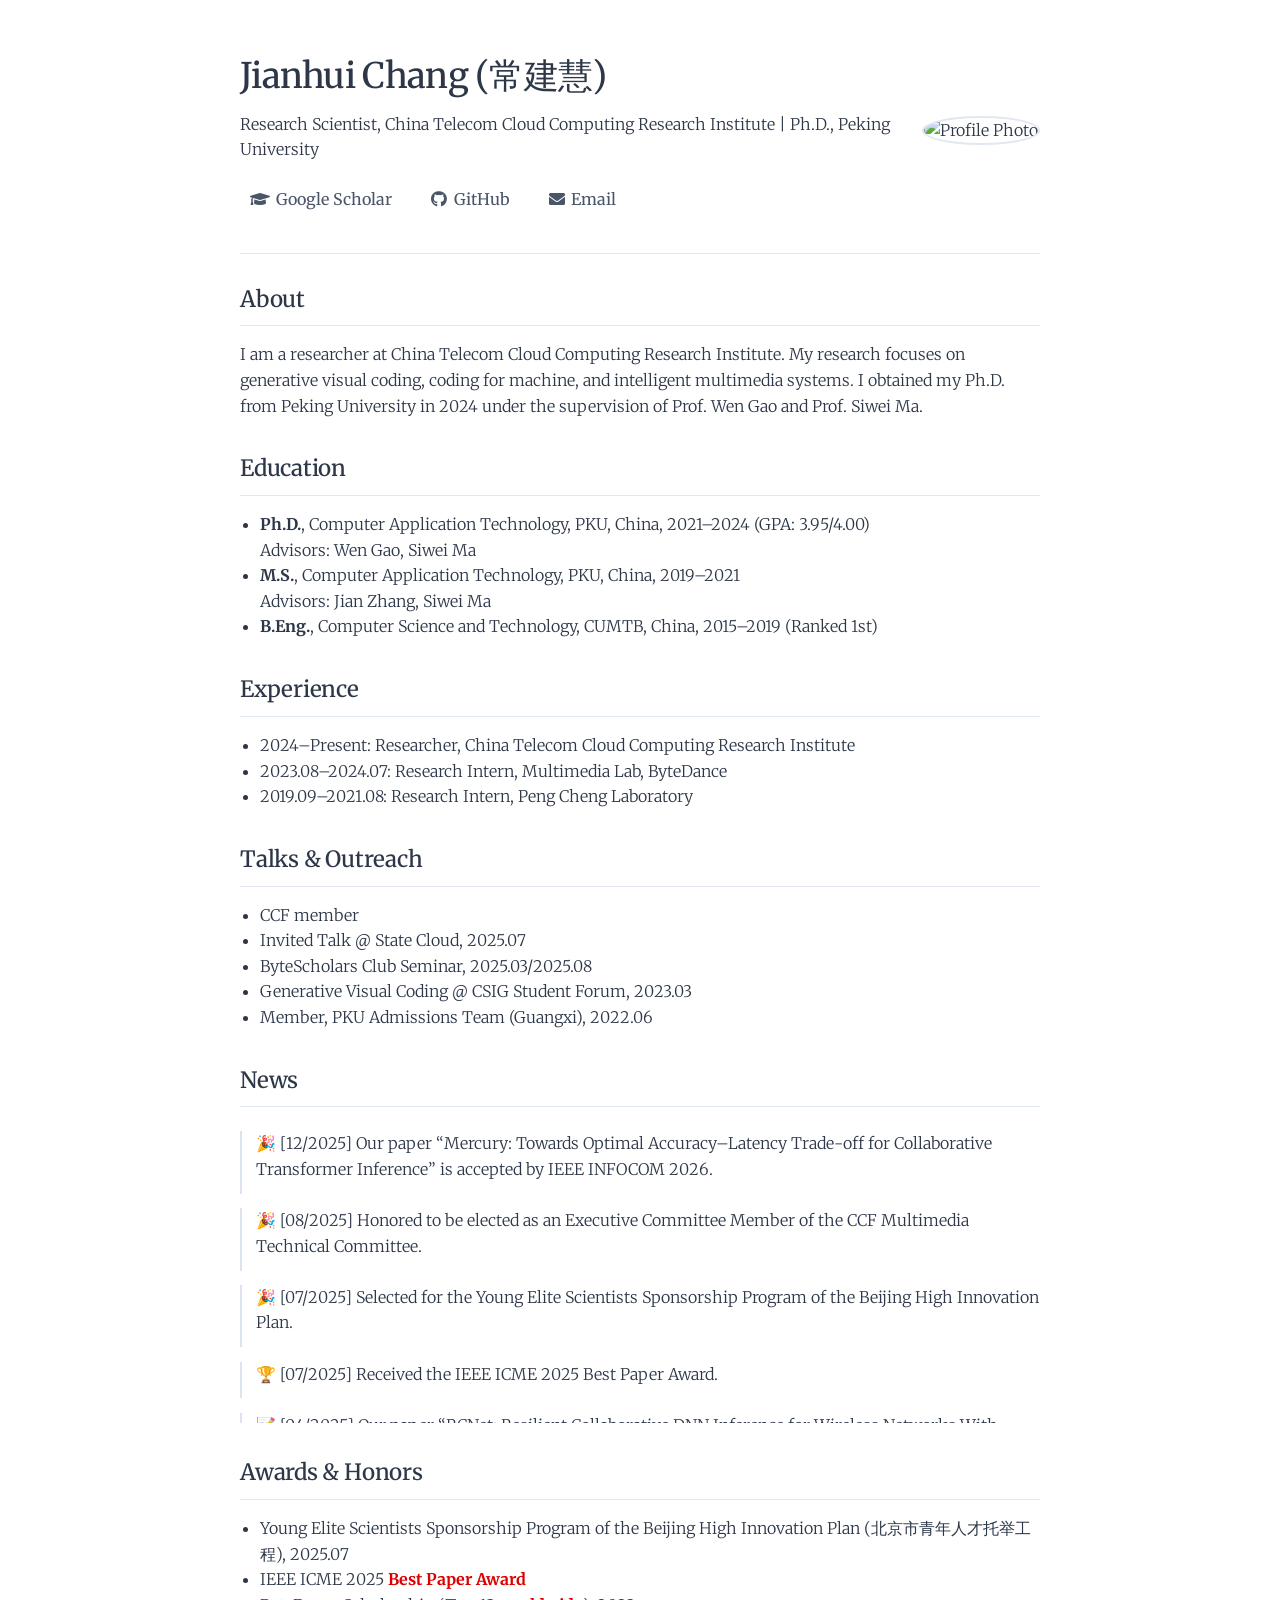
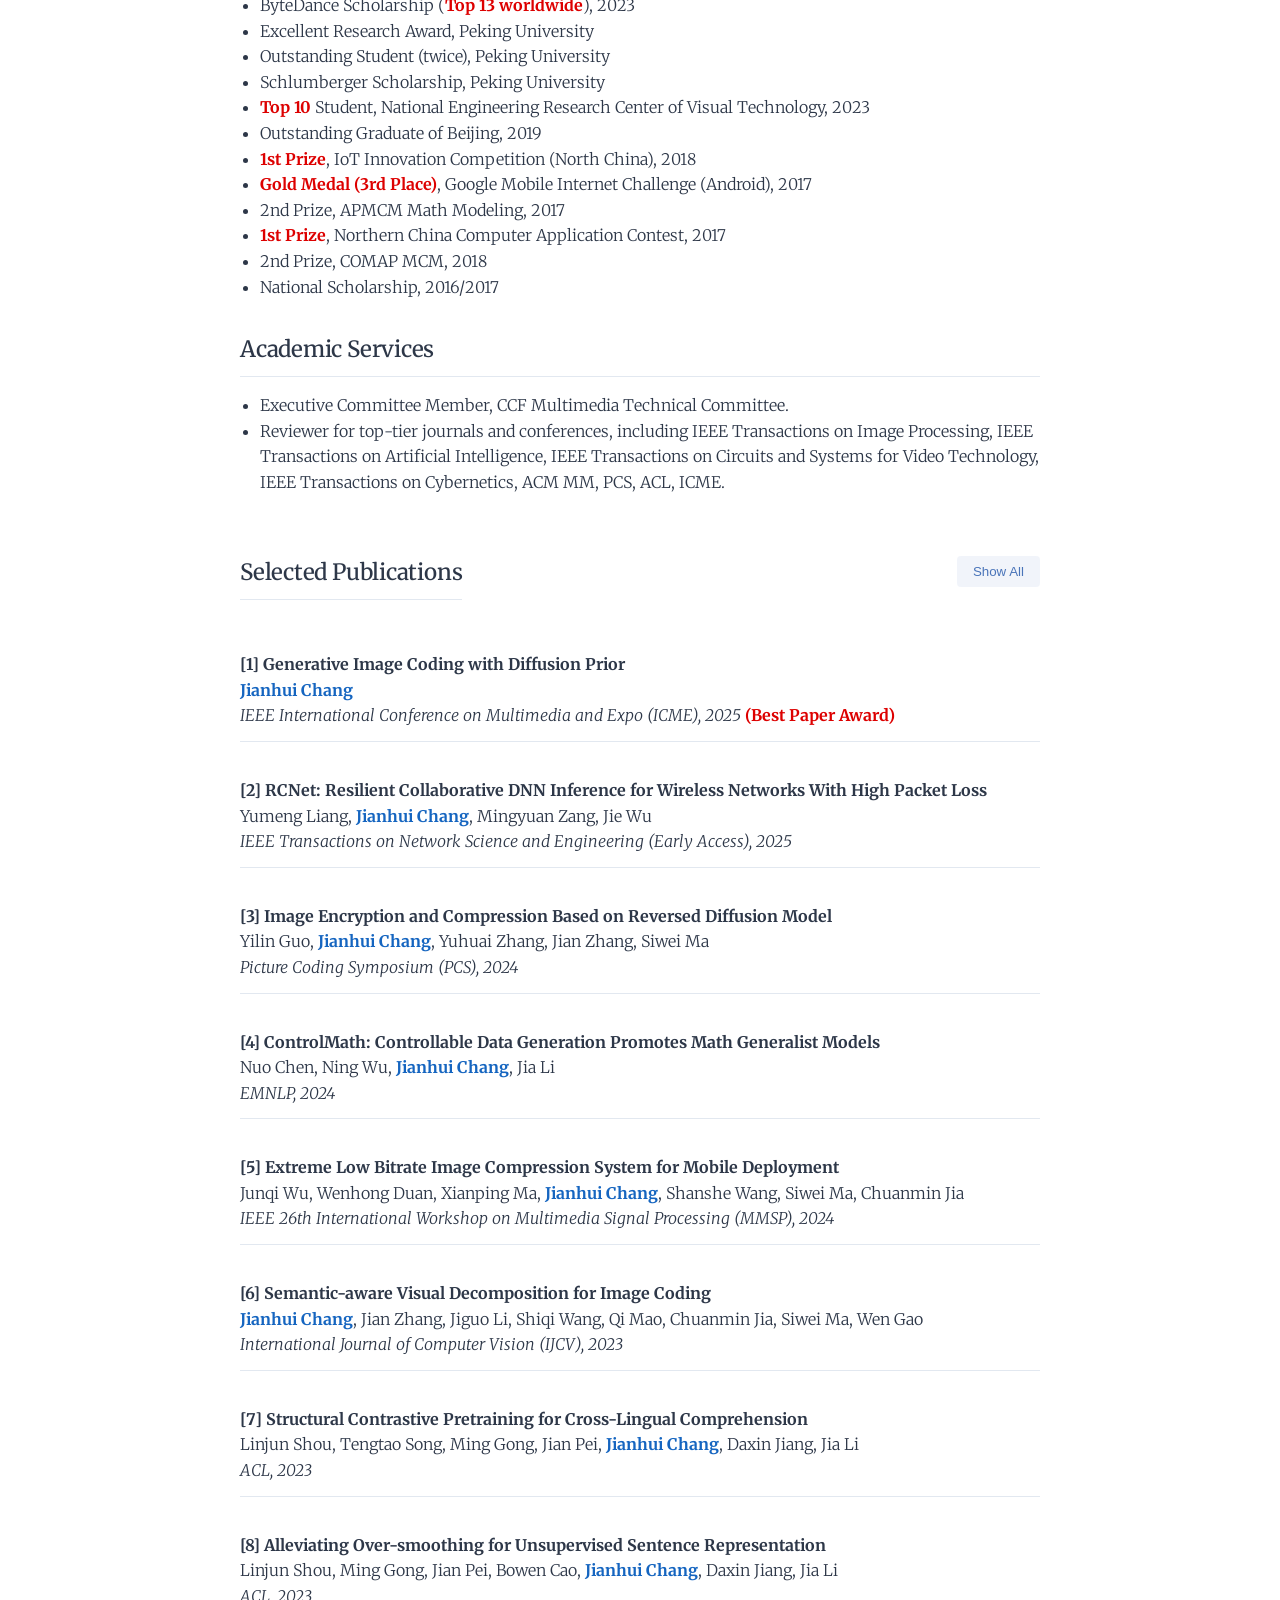
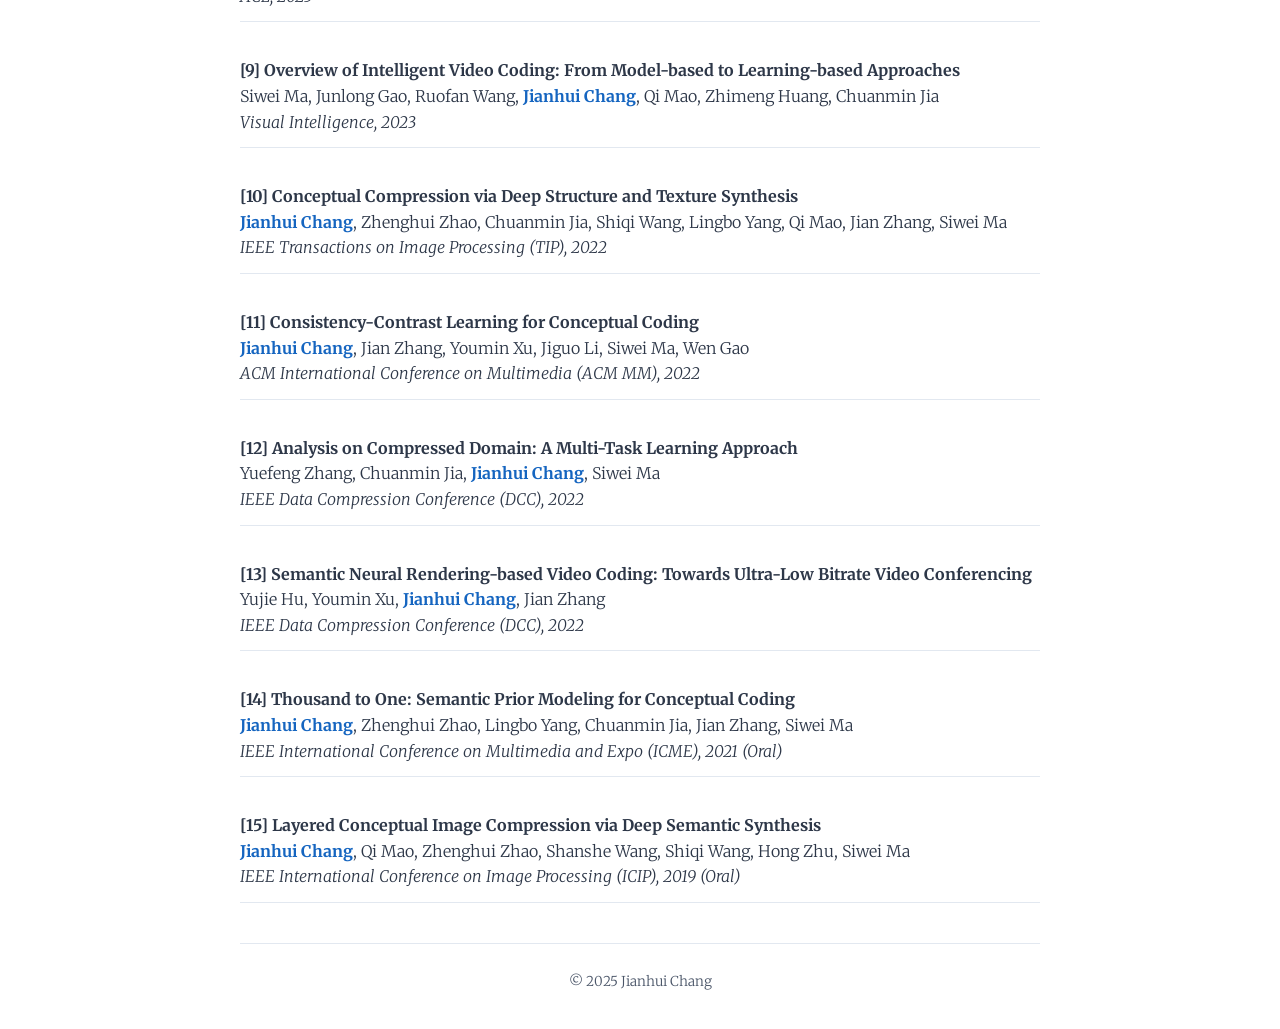
==== index.html @ fbea4f92 "Update index.html" ====
<!DOCTYPE html>
<html lang="en">
<head>
    <meta charset="UTF-8">
    <meta name="viewport" content="width=device-width, initial-scale=1.0">
    <meta name="description" content="Academic Homepage">
    <meta name="keywords" content="Computer Science, Research, Multimedia, Compression, PKU">
    <meta name="author" content="Jianhui Chang">
    <meta property="og:title" content="Jianhui Chang - Academic Homepage">
    <meta property="og:description" content="Research in generative image compression, semantic coding, and multimedia systems.">
    <meta property="og:type" content="website">
    <meta property="og:url" content="#">
    <meta name="twitter:card" content="summary">
    <meta name="twitter:creator" content="@floatbutterfly">
    <title>Jianhui Chang - Academic Homepage</title>
    <link rel="stylesheet" href="https://fonts.googleapis.com/css2?family=Merriweather:wght@300;400;500;600&display=swap">
    <link rel="stylesheet" href="https://cdnjs.cloudflare.com/ajax/libs/font-awesome/5.15.3/css/all.min.css">
    <link rel="stylesheet" href="styles.css">
</head>
<body id="top">
    <header>
        <div class="header-content">
            <h1>Jianhui Chang (常建慧)</h1>
            <p>Research Scientist, China Telecom Cloud Computing Research Institute | Ph.D., Peking University</p>
            <div class="social-links-header">
                <a href="https://scholar.google.com/citations?user=xxxxxx"><i class="fas fa-graduation-cap"></i>Google Scholar</a>
                <a href="https://github.com/FloatButterfly"><i class="fab fa-github"></i>GitHub</a>
                <a href="mailto:jhchang@pku.edu.cn"><i class="fas fa-envelope"></i>Email</a>
            </div>
        </div>
        <div class="header-image">
            <img src="images/cjh.JPG" alt="Profile Photo">
        </div>
    </header>

    <main>
        <section id="about">
            <h2>About</h2>
            <p>I am a researcher at China Telecom Cloud Computing Research Institute. My research focuses on generative visual coding, coding for machine, and intelligent multimedia systems. I obtained my Ph.D. from Peking University in 2024 under the supervision of Prof. Wen Gao and Prof. Siwei Ma.</p>
        </section>

        <section id="education">
            <h2>Education</h2>
            <ul>
                <li><b>Ph.D.</b>, Computer Application Technology, PKU, China, 2021–2024 (GPA: 3.95/4.00)<br>Advisors: Wen Gao, Siwei Ma</li>
                <li><b>M.S.</b>, Computer Application Technology, PKU, China, 2019–2021 <br>Advisors: Jian Zhang, Siwei Ma</li>
                <li><b>B.Eng.</b>, Computer Science and Technology, CUMTB, China, 2015–2019 (Ranked 1st)</li>
            </ul>
        </section>

        <section id="experience">
            <h2>Experience</h2>
            <ul>
                <li>2024–Present: Researcher, China Telecom Cloud Computing Research Institute</li>
                <li>2023.08–2024.07: Research Intern, Multimedia Lab, ByteDance</li>
                <li>2019.09–2021.08: Research Intern, Peng Cheng Laboratory</li>
            </ul>
        </section>

        <section id="talks">
            <h2>Talks & Outreach</h2>
            <ul>
                <li>CCF member</li>
                <li>Invited Talk @ State Cloud, 2025.07</li>
                <li>ByteScholars Club Seminar, 2025.03/2025.08</li>
                <li>Generative Visual Coding @ CSIG Student Forum, 2023.03</li>
                <li>Member, PKU Admissions Team (Guangxi), 2022.06</li>
            </ul>
        </section>

        <section id="news">
            <h2>News</h2>
            <div class="news-container">
                <ul class="news-list">
                    <li>🎉 [12/2025] Our paper “Mercury: Towards Optimal Accuracy–Latency Trade-off for Collaborative Transformer Inference” is accepted by IEEE INFOCOM 2026.</li>
                    <li>🎉 [08/2025] Honored to be elected as an Executive Committee Member of the CCF Multimedia Technical Committee.</li>
                    <li>🎉 [07/2025] Selected for the Young Elite Scientists Sponsorship Program of the Beijing High Innovation Plan.</li>
                    <li>🏆 [07/2025] Received the IEEE ICME 2025 Best Paper Award.</li>
                    <li>📝 [04/2025] Our paper “RCNet: Resilient Collaborative DNN Inference for Wireless Networks With High Packet Loss” is accepted by IEEE Transactions on Network Science and Engineering.</li>
                    <li>📢 [07/2025] Served as a reviewer for IEEE Transactions on Artificial Intelligence.</li>
                </ul>
            </div>
        </section>

        <section id="awards">
            <h2>Awards & Honors</h2>
            <ul>
                <li>Young Elite Scientists Sponsorship Program of the Beijing High Innovation Plan (北京市青年人才托举工程), 2025.07</li>
                <li>IEEE ICME 2025 <span style="color:#dd0000; font-weight:bold;">Best Paper Award</span></li>
                <li>ByteDance Scholarship (<span style="color:#dd0000; font-weight:bold;">Top 13 worldwide</span>), 2023</li>
                <li>Excellent Research Award, Peking University</li>
                <li>Outstanding Student (twice), Peking University</li>
                <li>Schlumberger Scholarship, Peking University</li>
                <li><span style="color:#dd0000; font-weight:bold;">Top 10</span> Student, National Engineering Research Center of Visual Technology, 2023</li>
                <li>Outstanding Graduate of Beijing, 2019</li>
                <li><span style="color:#dd0000; font-weight:bold;">1st Prize</span>, IoT Innovation Competition (North China), 2018</li>
                <li><span style="color:#dd0000; font-weight:bold;">Gold Medal (3rd Place)</span>, Google Mobile Internet Challenge (Android), 2017</li>
                <li>2nd Prize, APMCM Math Modeling, 2017</li>
                <li><span style="color:#dd0000; font-weight:bold;">1st Prize</span>, Northern China Computer Application Contest, 2017</li>
                <li>2nd Prize, COMAP MCM, 2018</li>
                <li>National Scholarship, 2016/2017</li>               
            </ul>
        </section>

        <section id="services">
            <h2>Academic Services</h2>
            <ul>
                <li>Executive Committee Member, CCF Multimedia Technical Committee.</li>
                <li>Reviewer for top-tier journals and conferences, including IEEE Transactions on Image Processing, IEEE Transactions on Artificial Intelligence, IEEE Transactions on Circuits and Systems for Video Technology, IEEE Transactions on Cybernetics, ACM MM, PCS, ACL, ICME.</li>
            </ul>
        </section>

        <section id="publications">
            <div class="publications-header">
                <h2 id="toggle-header">Selected Publications</h2>
                <button id="toggle-publications" class="toggle-publications">Show All</button>
            </div>
            <div id="publications-container">
                <!-- Publications will be dynamically loaded here -->
            </div>
        </section>
    </main>

    <footer>
        <p>&copy; 2025 Jianhui Chang</p>
    </footer>
    <script src="scripts.js"></script>
</body>
</html>
---- styles.css ----
:root {
  --bg-color: #fff;
  --text-color: #2d3748;
  --text-secondary: #4a5568;
  --accent-color: #4a74b9;
  --accent-hover: #3a5c9e;
  --border-color: #e2e8f0;
  --shadow-color: rgba(0,0,0,0.05);
  --animation-offset: 3px;
  --transition-time: 0.3s;
}

body {
  font-family: 'Merriweather', Georgia, 'Times New Roman', serif;
  line-height: 1.6;
  max-width: 800px;
  margin: 0 auto;
  padding: 1.5rem;
  color: var(--text-color);
  background-color: var(--bg-color);
  font-weight: 300;
}

header {
  margin-bottom: 1.5rem;
  border-bottom: 1px solid var(--border-color);
  padding-bottom: 1rem;
  display: flex;
  align-items: center;
  justify-content: space-between;
}

.header-content {
  flex: 1;
}

.header-image img {
  width: 250px;
  height: 250px;
  object-fit: cover;
  border-radius: 90%;
  border: 2px solid var(--border-color);
  transition: transform var(--transition-time) ease, box-shadow var(--transition-time) ease;
}

.header-image img:hover {
  transform: scale(1.02);
  box-shadow: 0 5px 15px var(--shadow-color);
}

h1 {
  font-size: 2.2rem;
  font-weight: 500;
  margin-bottom: 0.25rem;
  letter-spacing: -0.02em;
}

h2 {
  font-size: 1.4rem;
  font-weight: 500;
  margin: 1.75rem 0 1rem;
  padding-bottom: 0.5rem;
  border-bottom: 1px solid var(--border-color);
  letter-spacing: -0.01em;
}

/* Navigation */
nav {
  margin-top: 1.5rem;
}

nav ul {
  list-style: none;
  padding: 0;
  display: flex;
  flex-wrap: wrap;
  gap: 1.25rem;
}

nav a, .social-links-header a {
  text-decoration: none;
  color: var(--text-secondary);
  transition: all var(--transition-time) ease;
  font-weight: 400;
  padding: 0.3rem 0.6rem;
  border-radius: 4px;
}

nav a:hover, .social-links-header a:hover {
  color: var(--accent-color);
  background-color: rgba(74, 116, 185, 0.08);
  transform: translateX(var(--animation-offset));
}

.social-links-header {
  display: flex;
  gap: 1.25rem;
  margin: 1.2rem 0;
}

.social-links-header a i {
  margin-right: 0.4rem;
}

/* Unified animation for elements (not sections) */
.publication-item, .award-item, .service-category, .misc-item, .news-list li {
  transition: transform var(--transition-time) ease;
}

.publication-item:hover, .award-item:hover, 
.service-category:hover, .misc-item:hover, .news-list li:hover {
  transform: translateX(var(--animation-offset));
}

/* Section animation */
@keyframes fadeIn {
  from {
    opacity: 0;
    transform: translateX(var(--animation-offset));
  }
  to {
    opacity: 1;
    transform: translateX(0);
  }
}

section {
  margin-bottom: 2rem;
  scroll-margin-top: 1rem;
  animation: fadeIn 0.8s ease-out;
  width: 100%;
}

/* Publication styles */
.publications-header {
  display: flex;
  justify-content: space-between;
  align-items: center;
  margin-bottom: 1.5rem;
}

.toggle-publications {
  background-color: rgba(74, 116, 185, 0.08);
  color: var(--accent-color);
  border: none;
  padding: 0.5rem 1rem;
  border-radius: 4px;
  cursor: pointer;
  font-weight: 500;
  transition: all var(--transition-time) ease;
}

.toggle-publications:hover {
  background-color: var(--accent-color);
  color: white;
}

.publication-item {
  margin-bottom: 1.5rem;
  padding: 0.75rem 0;
  border-bottom: 1px solid var(--border-color);
  display: block;
  /* gap: 1.25rem; */
}

/* 非精选publication隐藏图片，调整布局 */
.non-selected-publication {
  flex-direction: column;
  gap: 0.5rem;
}

.non-selected-publication .pub-thumbnail {
  display: none;
}

.non-selected-publication .pub-content {
  width: 100%;
}

.pub-thumbnail {
  width: 400px;
  height: 220px;
  flex-shrink: 0;
  border: 1px solid var(--border-color);
  overflow: hidden;
  cursor: pointer;
  position: relative;
  border-radius: 6px;
  box-shadow: 0 2px 8px var(--shadow-color);
}

.pub-thumbnail img {
  width: 100%;
  height: 100%;
  object-fit: cover;
  transition: transform var(--transition-time) ease;
}

.pub-thumbnail:hover img {
  transform: scale(1.08);
}

.pub-content {
  flex: 1;
}

.pub-title {
  font-weight: 500;
  margin-bottom: 0.4rem;
  font-size: 1.05rem;
}

.pub-authors {
  font-size: 0.9rem;
  margin-bottom: 0.4rem;
  color: var(--text-secondary);
  line-height: 1.5;
}

.highlight-name {
  font-weight: 600;
  color: var(--accent-color);
}

.pub-venue-container {
  display: flex;
  flex-wrap: wrap;
  align-items: center;
  gap: 0.75rem;
  margin-bottom: 0.5rem;
}

.pub-venue {
  font-size: 0.9rem;
  font-style: italic;
  color: var(--text-secondary);
}

.pub-award {
  font-size: 0.85rem;
  font-weight: 500;
  color: #fff;
  background-color: var(--accent-color);
  padding: 0.15rem 0.5rem;
  border-radius: 4px;
  display: inline-block;
  box-shadow: 0 1px 3px rgba(0,0,0,0.1);
  white-space: nowrap;
  animation: pulse 2s infinite;
}

@keyframes pulse {
  0% {
    box-shadow: 0 0 0 0 rgba(74, 116, 185, 0.4);
  }
  70% {
    box-shadow: 0 0 0 6px rgba(74, 116, 185, 0);
  }
  100% {
    box-shadow: 0 0 0 0 rgba(74, 116, 185, 0);
  }
}

.pub-links {
  font-size: 0.85rem;
  display: flex;
  flex-wrap: wrap;
  gap: 0.5rem;
}

.pub-links a {
  color: var(--accent-color);
  transition: all var(--transition-time) ease;
  padding: 0.2rem 0.5rem;
  border-radius: 4px;
  background-color: rgba(74, 116, 185, 0.08);
}

.pub-links a:hover {
  color: #fff;
  background-color: var(--accent-color);
  transform: translateX(3px);
  box-shadow: 0 2px 5px rgba(74, 116, 185, 0.2);
}

/* Awards section */
.award-item {
  display: flex;
  align-items: baseline;
  margin-bottom: 0.1rem;
}

.award-year {
  font-weight: 500;
  color: var(--accent-color);
  flex: 0 0 80px;
}

.award-desc {
  flex: 1;
}

.award-desc small {
  font-size: 0.85rem;
  color: var(--text-secondary);
  margin-left: 0.5rem;
}

/* News section */
.news-container {
  max-height: 300px;
  overflow-y: auto;
  scrollbar-width: none;
  -ms-overflow-style: none;
}

.news-container::-webkit-scrollbar {
  display: none;
}

.news-list {
  padding-left: 0;
  list-style-type: none;
  margin: 0.5rem 0;
}

.news-list li {
  margin-bottom: 0.9rem;
  padding-left: 0.9rem;
  border-left: 2px solid rgba(74, 116, 185, 0.2);
  padding-bottom: 0.7rem;
}

.news-list li:hover {
  border-left-color: var(--accent-color);
}

/* Services and misc */
.service-title {
  font-weight: 500;
  margin-bottom: 0.35rem;
  color: var(--accent-color);
}

.service-category p, .misc-item p {
  margin: 0.25rem 0 0.75rem;
}

/* Footer */
footer {
  margin-top: 2.5rem;
  padding-top: 1.2rem;
  border-top: 1px solid var(--border-color);
  font-size: 0.85rem;
  color: var(--text-secondary);
  text-align: center;
}

/* Generic styles */
a {
  color: var(--accent-color);
  text-decoration: none;
  transition: color var(--transition-time) ease;
}

a:hover {
  color: var(--accent-hover);
}

em {
  font-style: italic;
  color: var(--text-secondary);
}

ul {
  padding-left: 1.25rem;
}

p {
  margin: 0.5rem 0 0.75rem;
}

strong {
  font-weight: 600;
  color: var(--accent-color);
}

/* Modal styles */
.modal {
  display: none;
  position: fixed;
  z-index: 1000;
  padding-top: 100px;
  left: 0;
  top: 0;
  width: 100%;
  height: 100%;
  overflow: auto;
  background-color: rgba(0,0,0,0.85);
  transition: opacity var(--transition-time);
  opacity: 0;
}

.modal.show {
  opacity: 1;
}

.modal-content {
  margin: auto;
  display: block;
  max-width: 85%;
  max-height: 85%;
  border-radius: 4px;
  box-shadow: 0 10px 25px rgba(0,0,0,0.3);
  animation: zoom var(--transition-time) ease-out;
}

@keyframes zoom {
  from {
    transform: scale(0.8);
    opacity: 0;
  }
  to {
    transform: scale(1);
    opacity: 1;
  }
}

.modal-close {
  position: absolute;
  top: 15px;
  right: 35px;
  color: #f1f1f1;
  font-size: 35px;
  font-weight: normal;
  cursor: pointer;
  transition: color var(--transition-time);
  opacity: 0.8;
}

.modal-close:hover {
  color: #fff;
  opacity: 1;
  transform: scale(1.1);
}

/* Responsive design fixes */
@media (max-width: 768px) {
  /* Make header stack vertically on mobile */
  header {
    flex-direction: column-reverse;
    align-items: center;
    text-align: center;
    gap: 1rem;
  }

  /* Center social links on mobile */
  .social-links-header {
    flex-wrap: wrap;
    justify-content: center;
  }

  /* 头像在移动端缩小显示 */
  .header-image img {
    width: 140px;
    height: 140px;
  }

  /* Disable right-moving hover animations on mobile */
  .publication-item:hover, .award-item:hover, 
  .service-category:hover, .misc-item:hover, .news-list li:hover,
  nav a:hover, .social-links-header a:hover, .pub-links a:hover {
    transform: none !important;
  }
}

#publications-container {
  display: block !important;
  width: 100% !important;
  flex-direction: column !important;
  box-sizing: border-box;
  text-align: left !important;
}
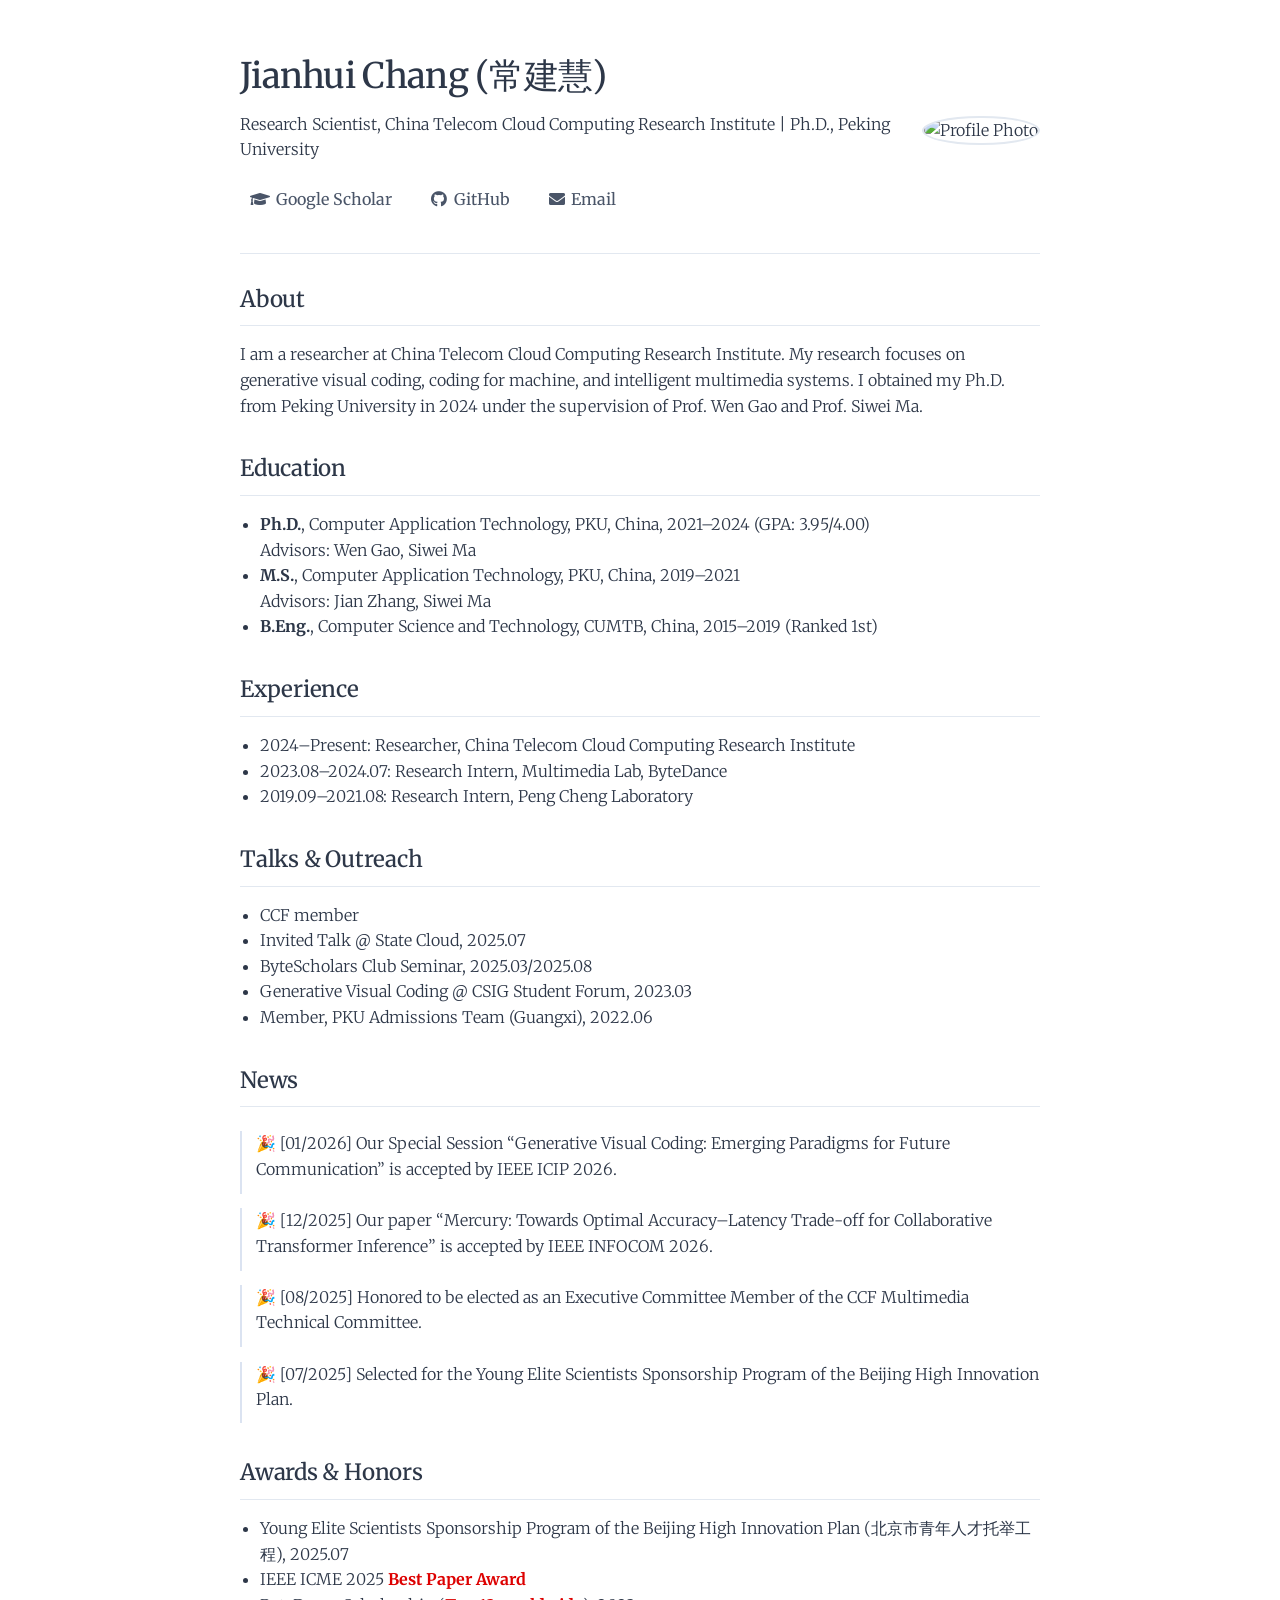
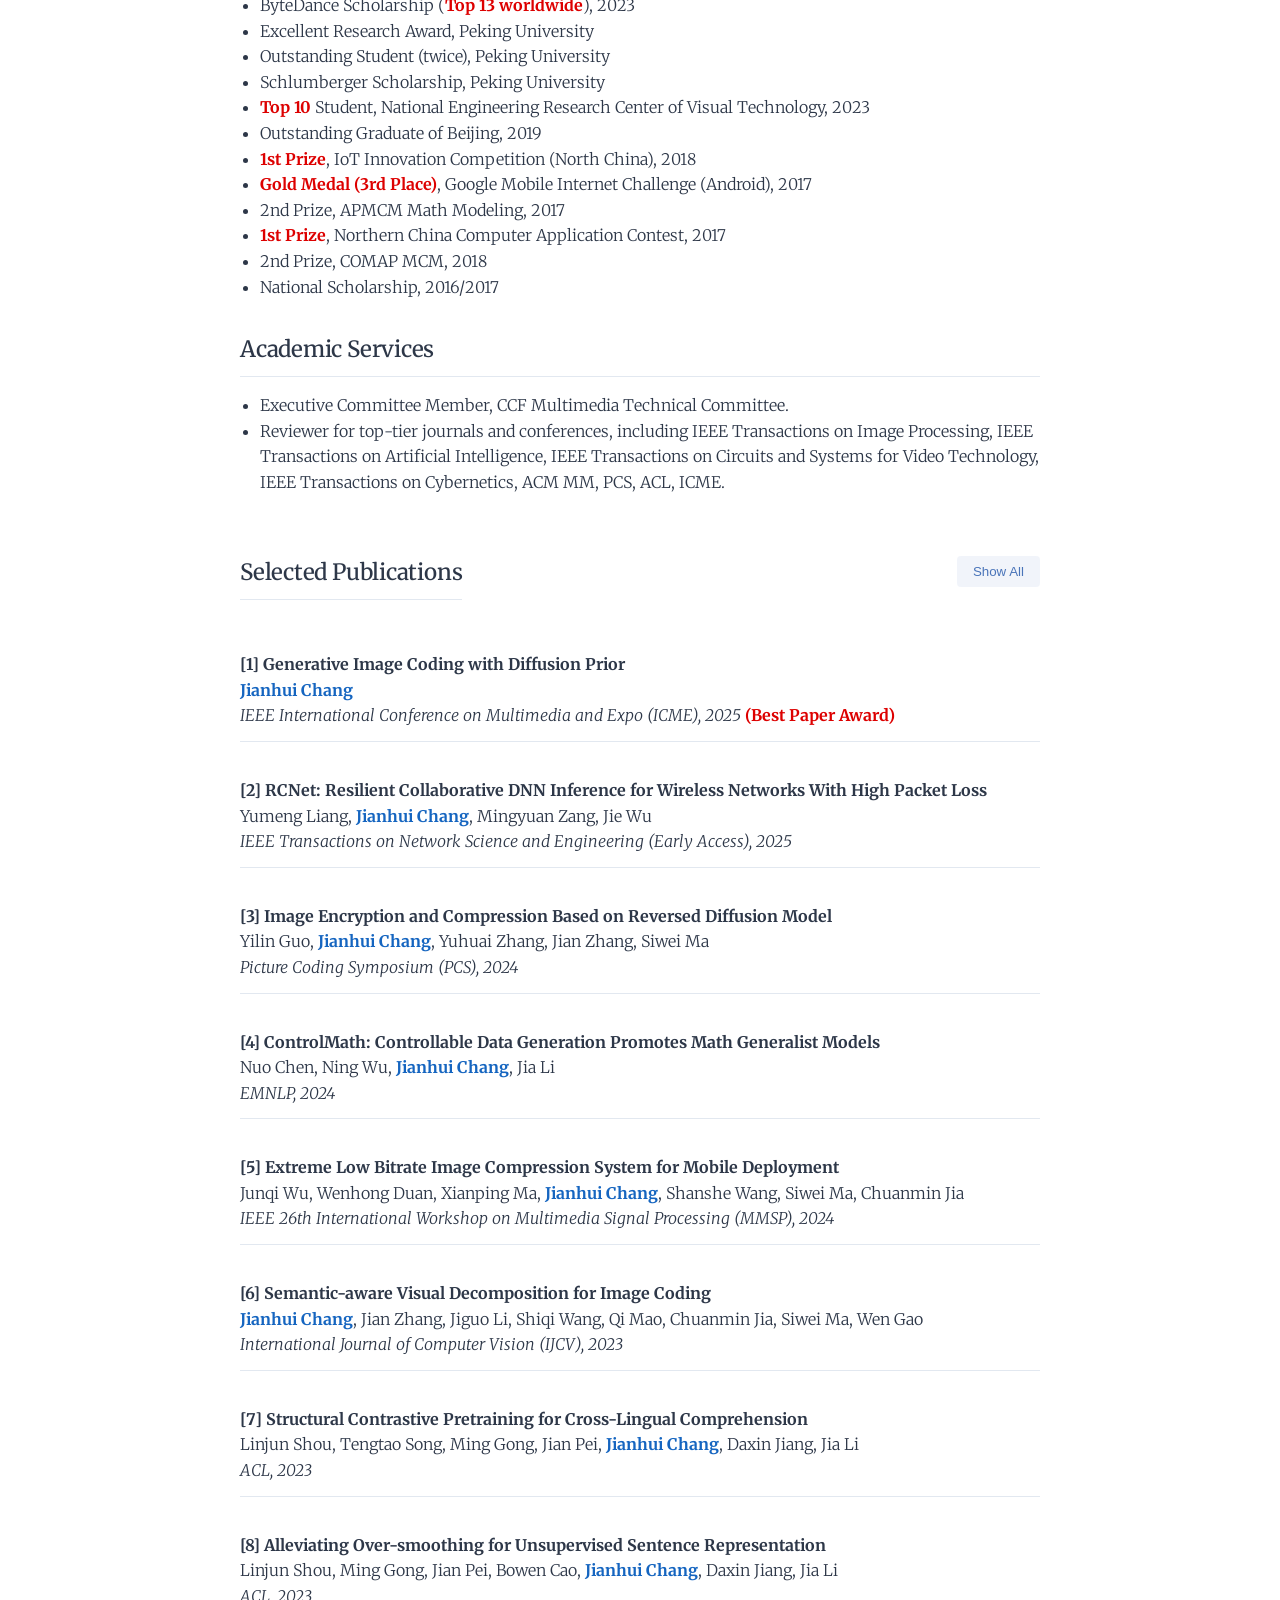
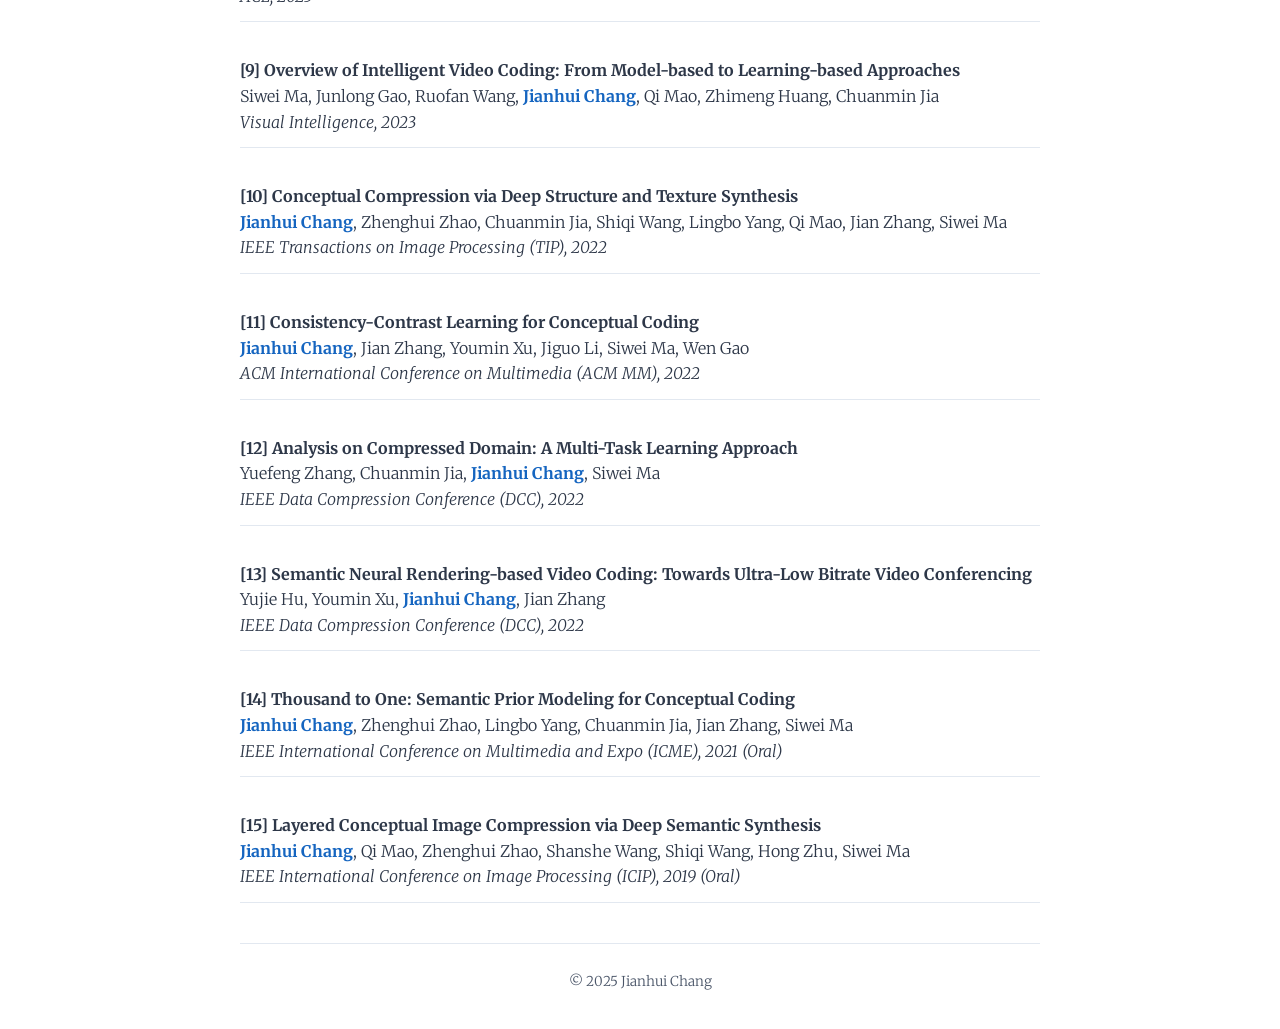
==== commit 3ceb8f96: "Update index.html" ====
--- a/index.html
+++ b/index.html
@@ -72,6 +72,7 @@
             <h2>News</h2>
             <div class="news-container">
                 <ul class="news-list">
+                    <li>🎉 [01/2026] Our Special Session “Generative Visual Coding: Emerging Paradigms for Future Communication” is accepted by IEEE ICIP 2026.</li>
                     <li>🎉 [12/2025] Our paper “Mercury: Towards Optimal Accuracy–Latency Trade-off for Collaborative Transformer Inference” is accepted by IEEE INFOCOM 2026.</li>
                     <li>🎉 [08/2025] Honored to be elected as an Executive Committee Member of the CCF Multimedia Technical Committee.</li>
                     <li>🎉 [07/2025] Selected for the Young Elite Scientists Sponsorship Program of the Beijing High Innovation Plan.</li>
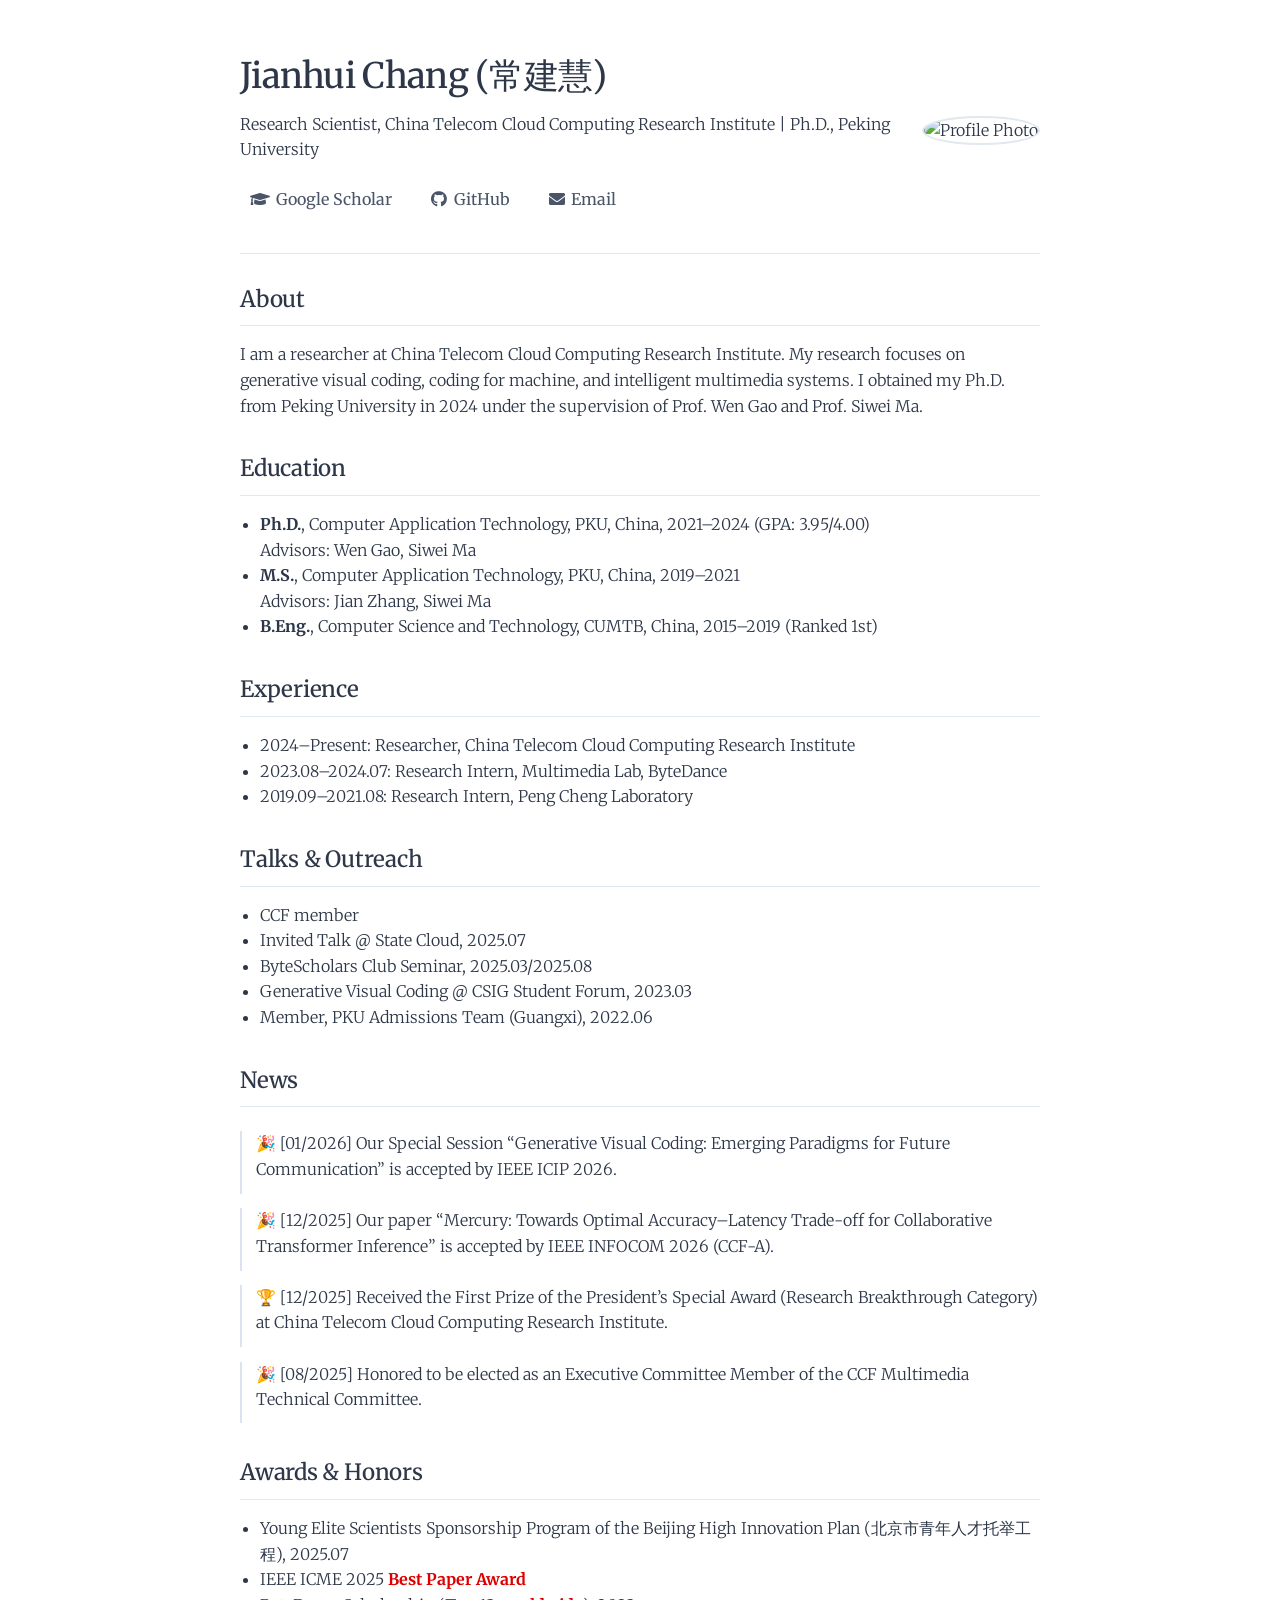
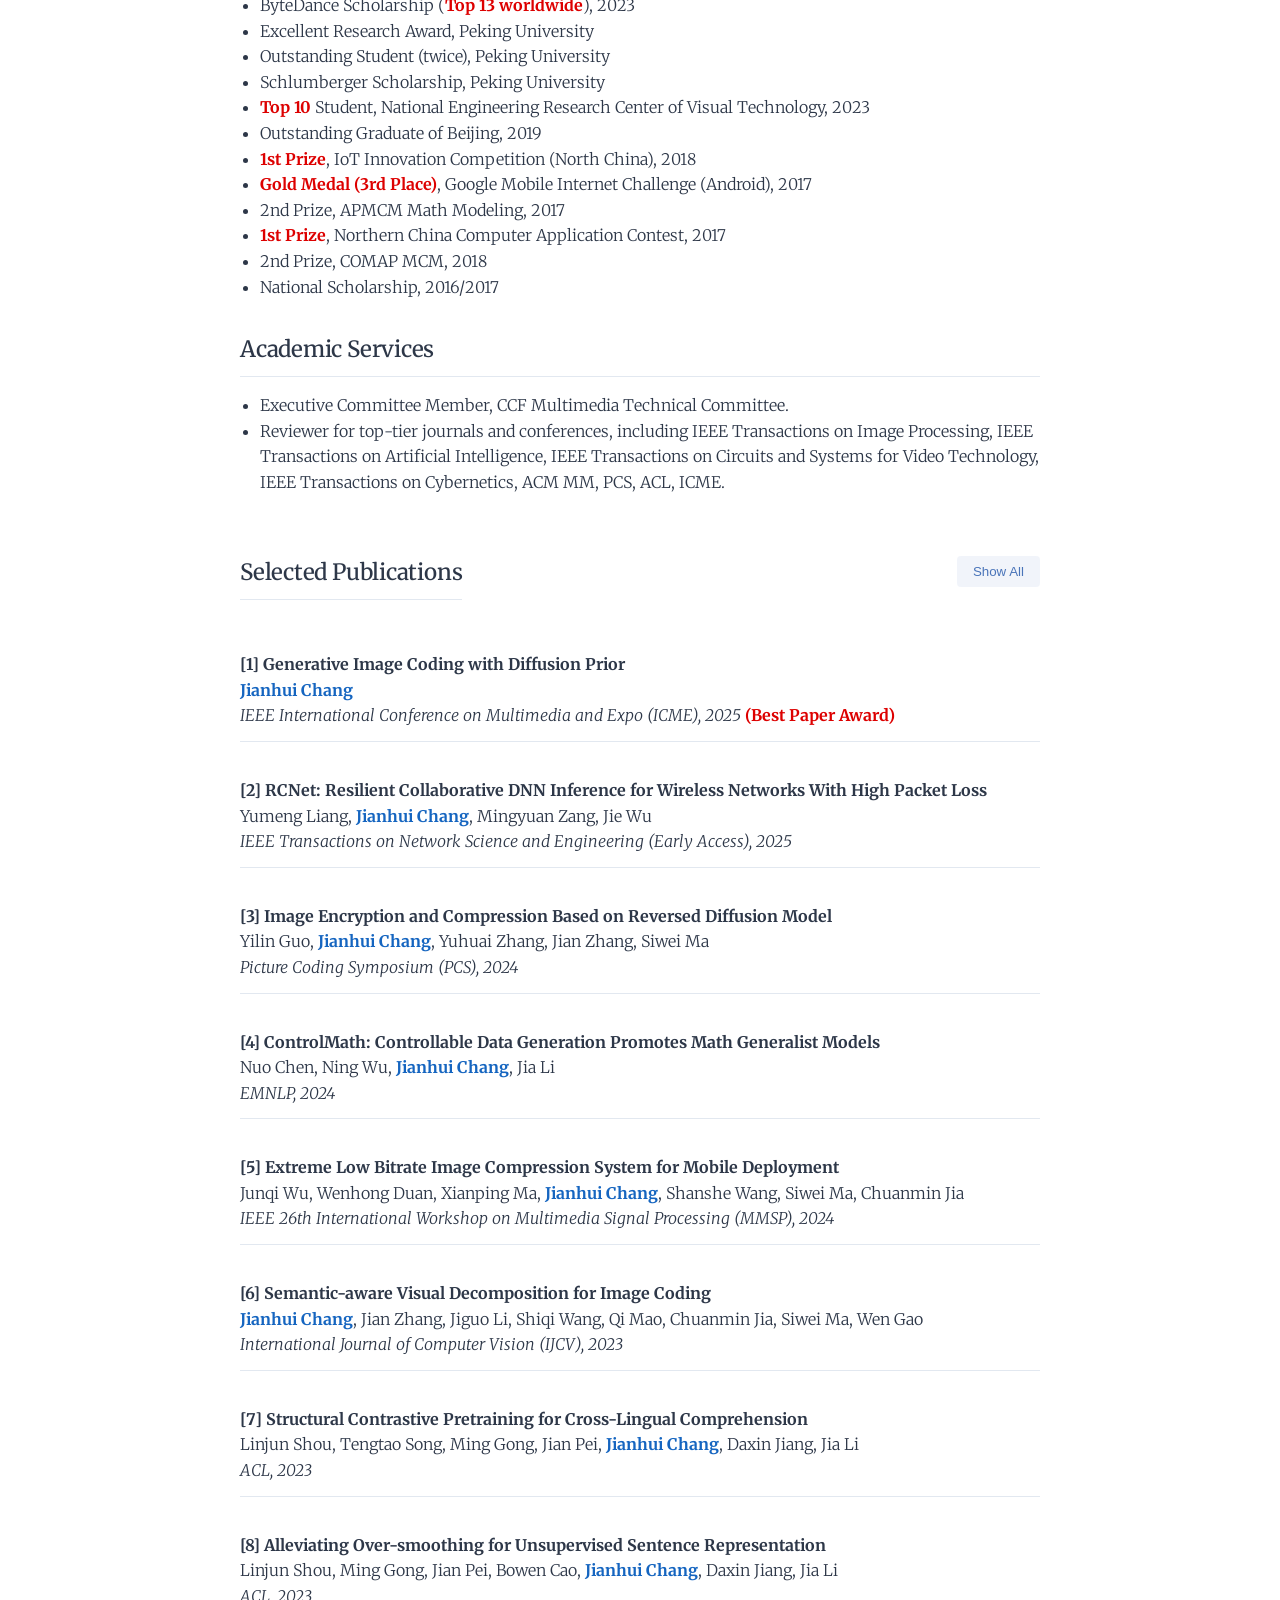
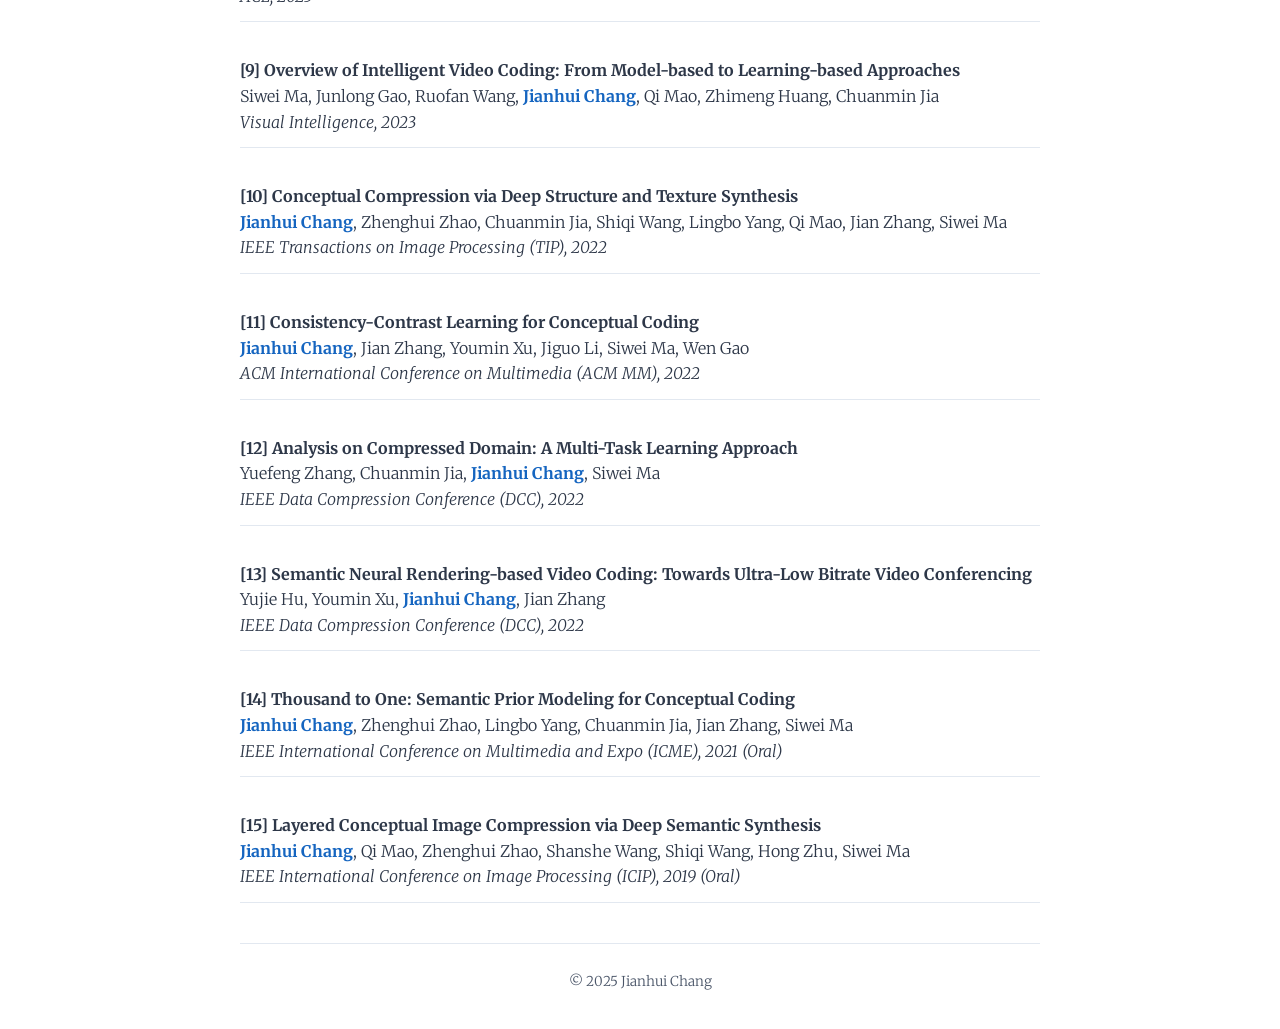
==== commit d86dd4fe: "Update index.html" ====
--- a/index.html
+++ b/index.html
@@ -73,7 +73,8 @@
             <div class="news-container">
                 <ul class="news-list">
                     <li>🎉 [01/2026] Our Special Session “Generative Visual Coding: Emerging Paradigms for Future Communication” is accepted by IEEE ICIP 2026.</li>
-                    <li>🎉 [12/2025] Our paper “Mercury: Towards Optimal Accuracy–Latency Trade-off for Collaborative Transformer Inference” is accepted by IEEE INFOCOM 2026.</li>
+                    <li>🎉 [12/2025] Our paper “Mercury: Towards Optimal Accuracy–Latency Trade-off for Collaborative Transformer Inference” is accepted by IEEE INFOCOM 2026 (CCF-A).</li>
+                    <li>🏆 [12/2025] Received the First Prize of the President’s Special Award (Research Breakthrough Category) at China Telecom Cloud Computing Research Institute.</li>
                     <li>🎉 [08/2025] Honored to be elected as an Executive Committee Member of the CCF Multimedia Technical Committee.</li>
                     <li>🎉 [07/2025] Selected for the Young Elite Scientists Sponsorship Program of the Beijing High Innovation Plan.</li>
                     <li>🏆 [07/2025] Received the IEEE ICME 2025 Best Paper Award.</li>
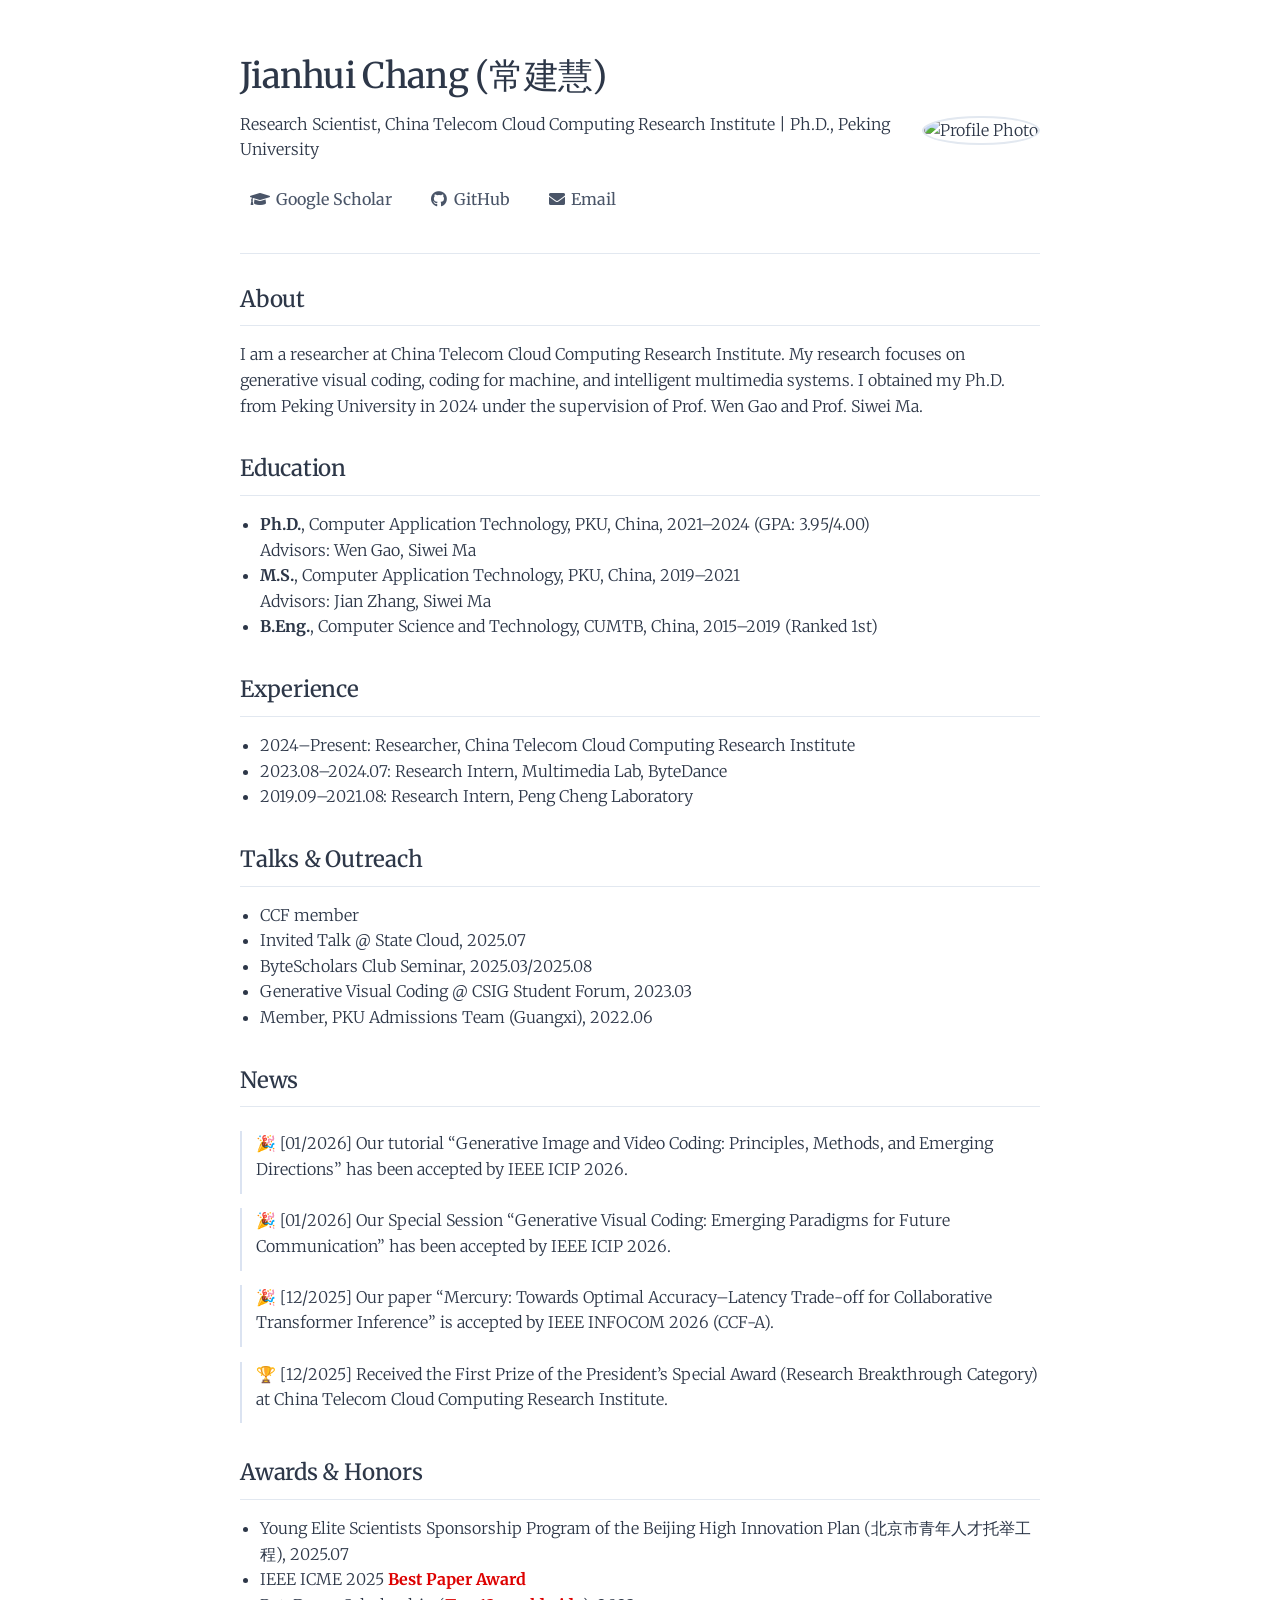
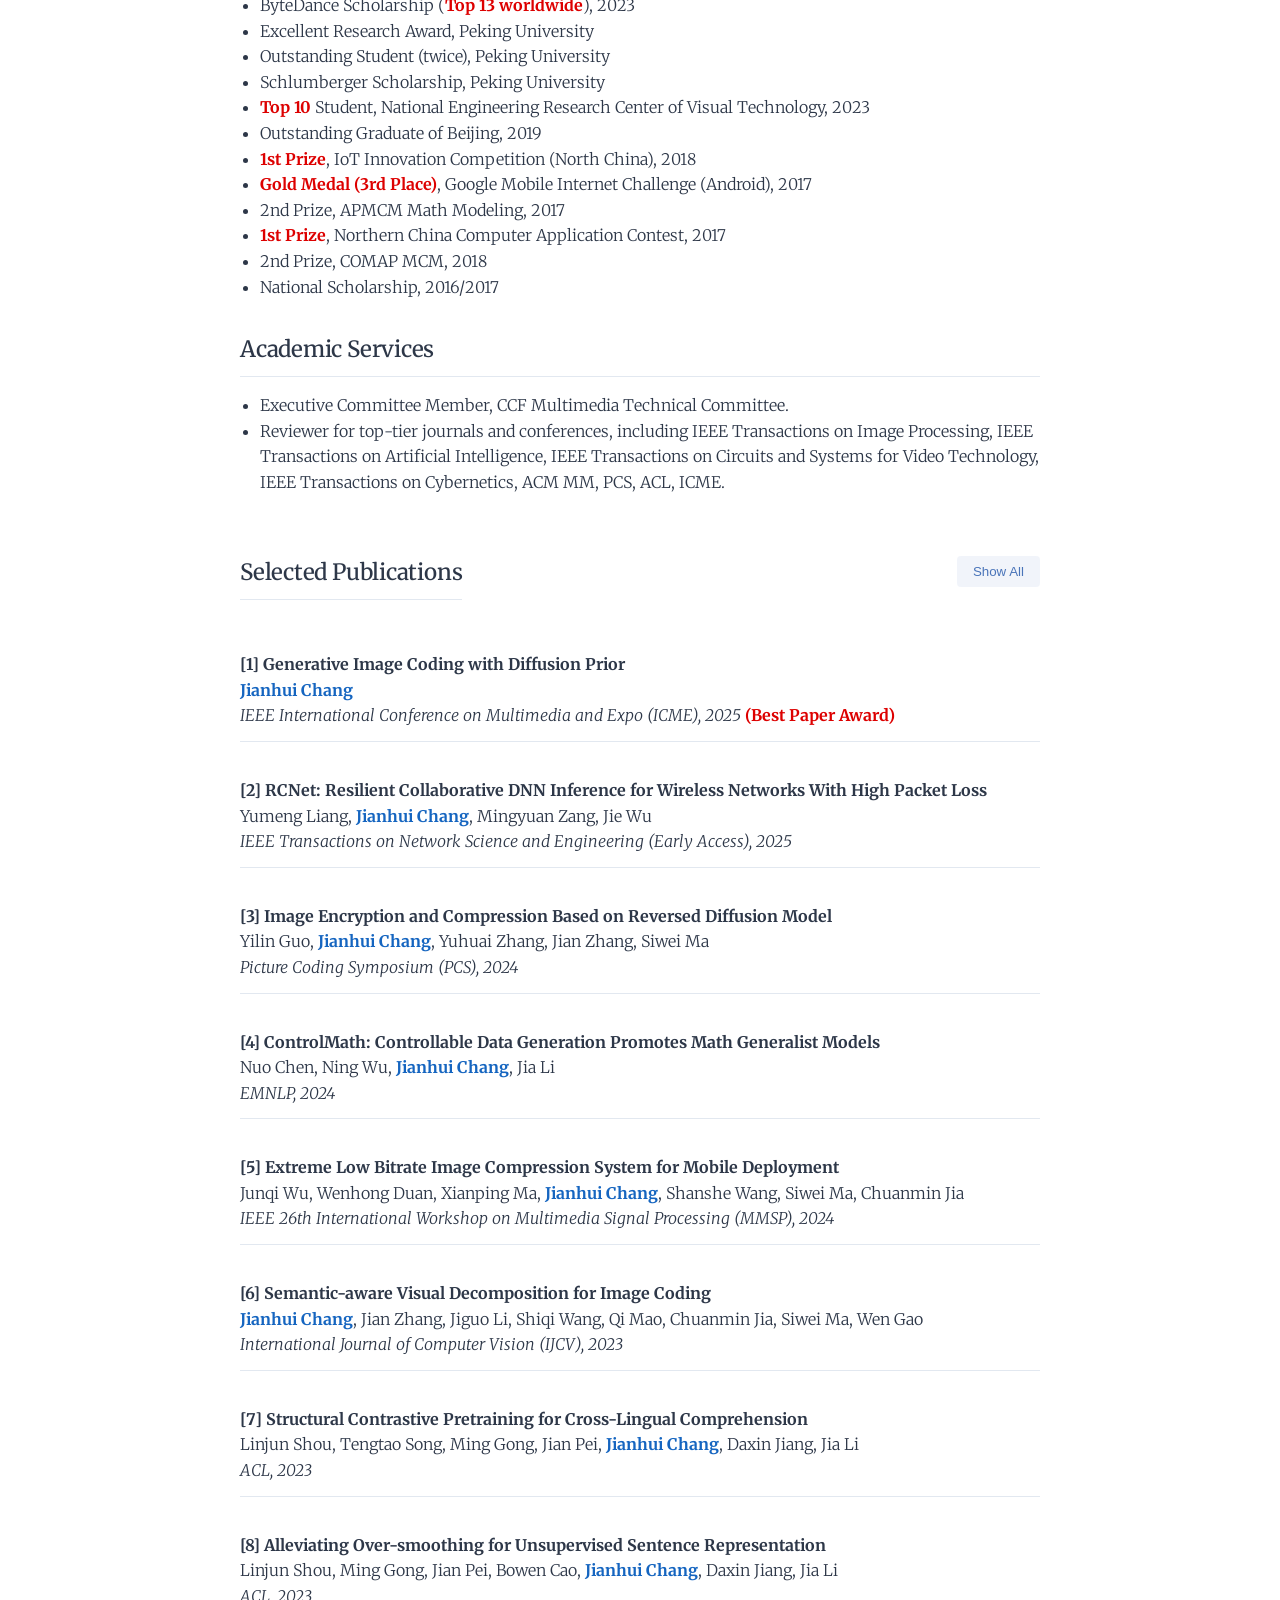
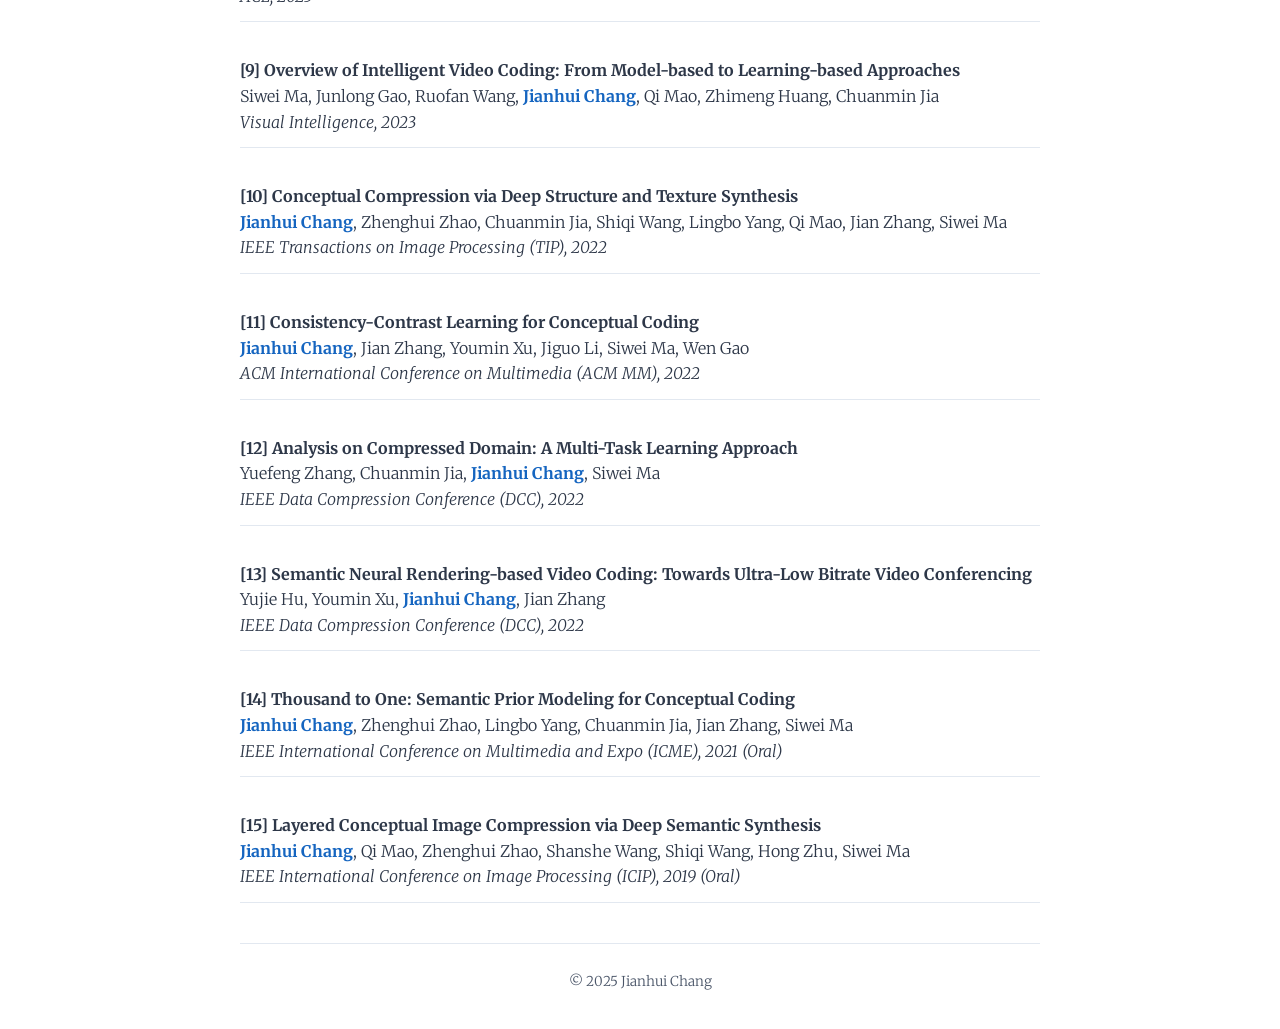
==== commit 3666da4e: "Update index.html" ====
--- a/index.html
+++ b/index.html
@@ -72,7 +72,8 @@
             <h2>News</h2>
             <div class="news-container">
                 <ul class="news-list">
-                    <li>🎉 [01/2026] Our Special Session “Generative Visual Coding: Emerging Paradigms for Future Communication” is accepted by IEEE ICIP 2026.</li>
+                    <li>🎉 [01/2026] Our tutorial “Generative Image and Video Coding: Principles, Methods, and Emerging Directions” has been accepted by IEEE ICIP 2026.</li>
+                    <li>🎉 [01/2026] Our Special Session “Generative Visual Coding: Emerging Paradigms for Future Communication” has been accepted by IEEE ICIP 2026.</li>
                     <li>🎉 [12/2025] Our paper “Mercury: Towards Optimal Accuracy–Latency Trade-off for Collaborative Transformer Inference” is accepted by IEEE INFOCOM 2026 (CCF-A).</li>
                     <li>🏆 [12/2025] Received the First Prize of the President’s Special Award (Research Breakthrough Category) at China Telecom Cloud Computing Research Institute.</li>
                     <li>🎉 [08/2025] Honored to be elected as an Executive Committee Member of the CCF Multimedia Technical Committee.</li>
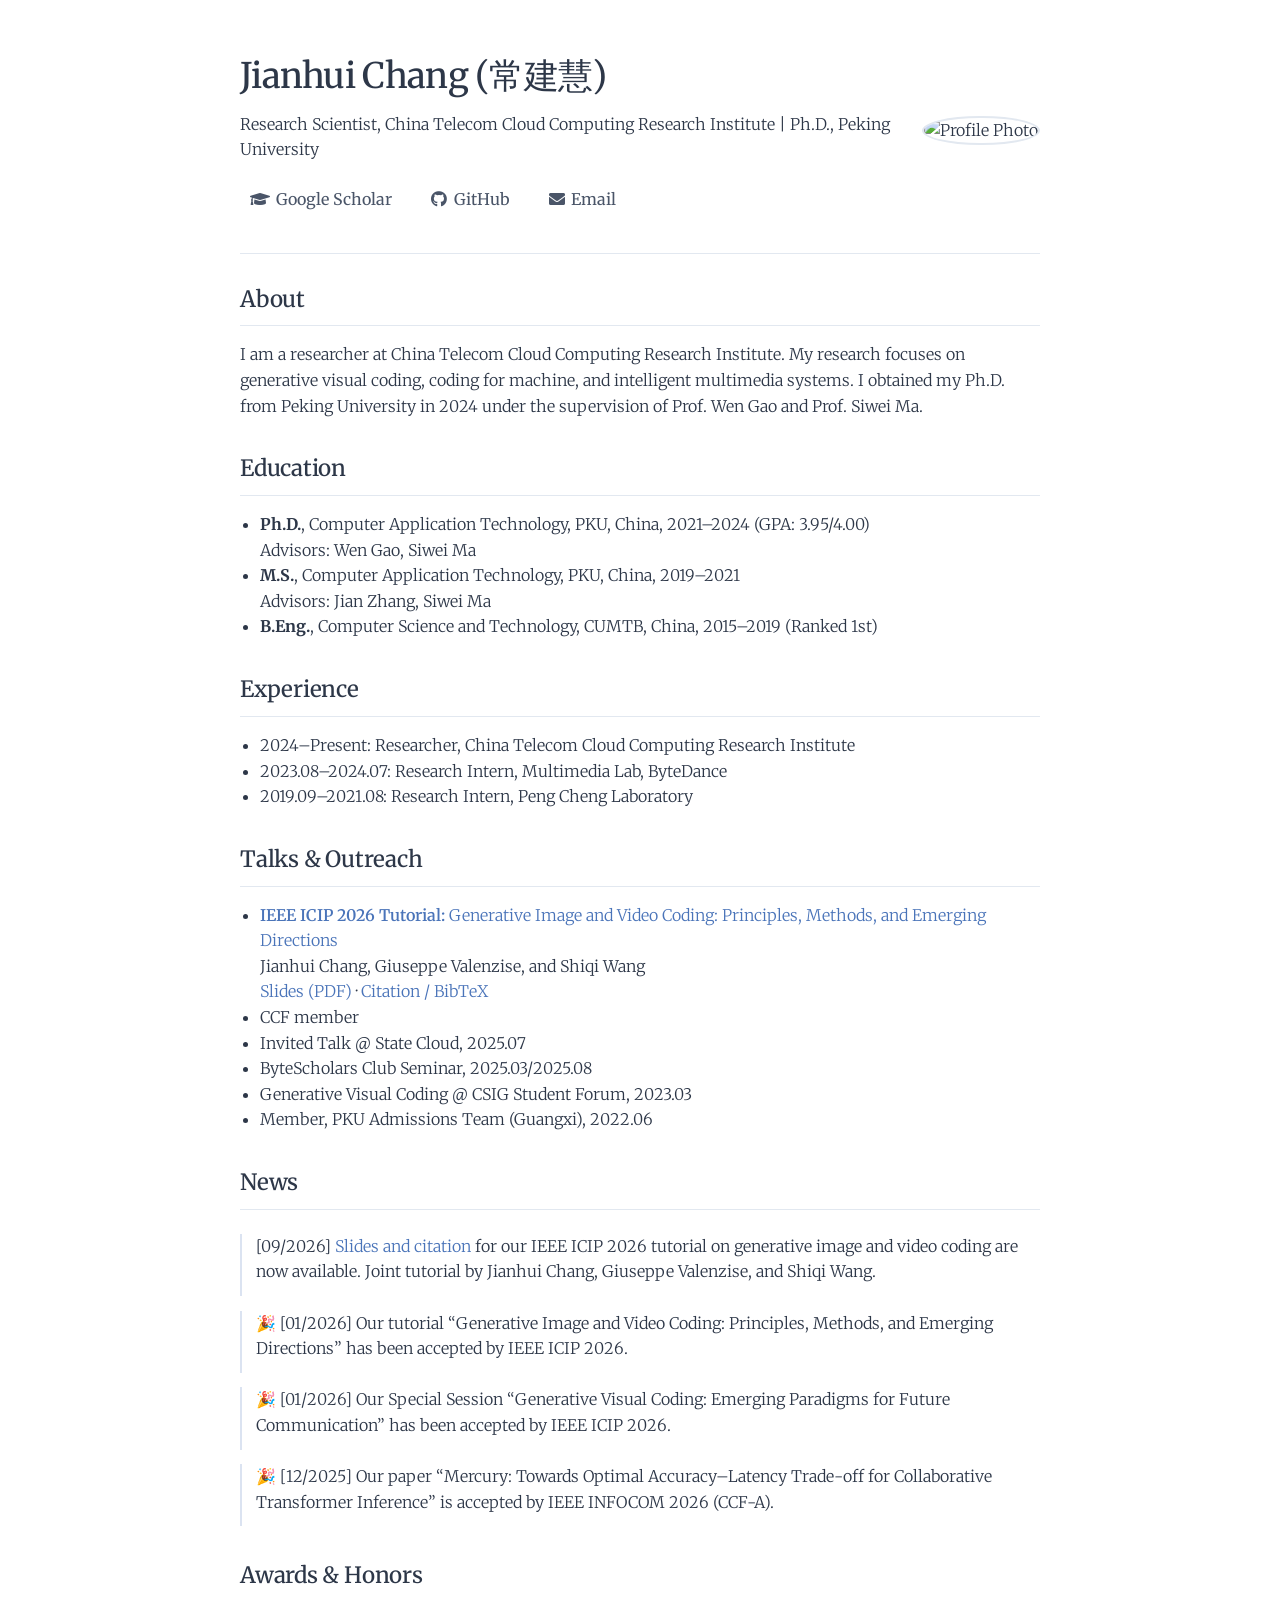
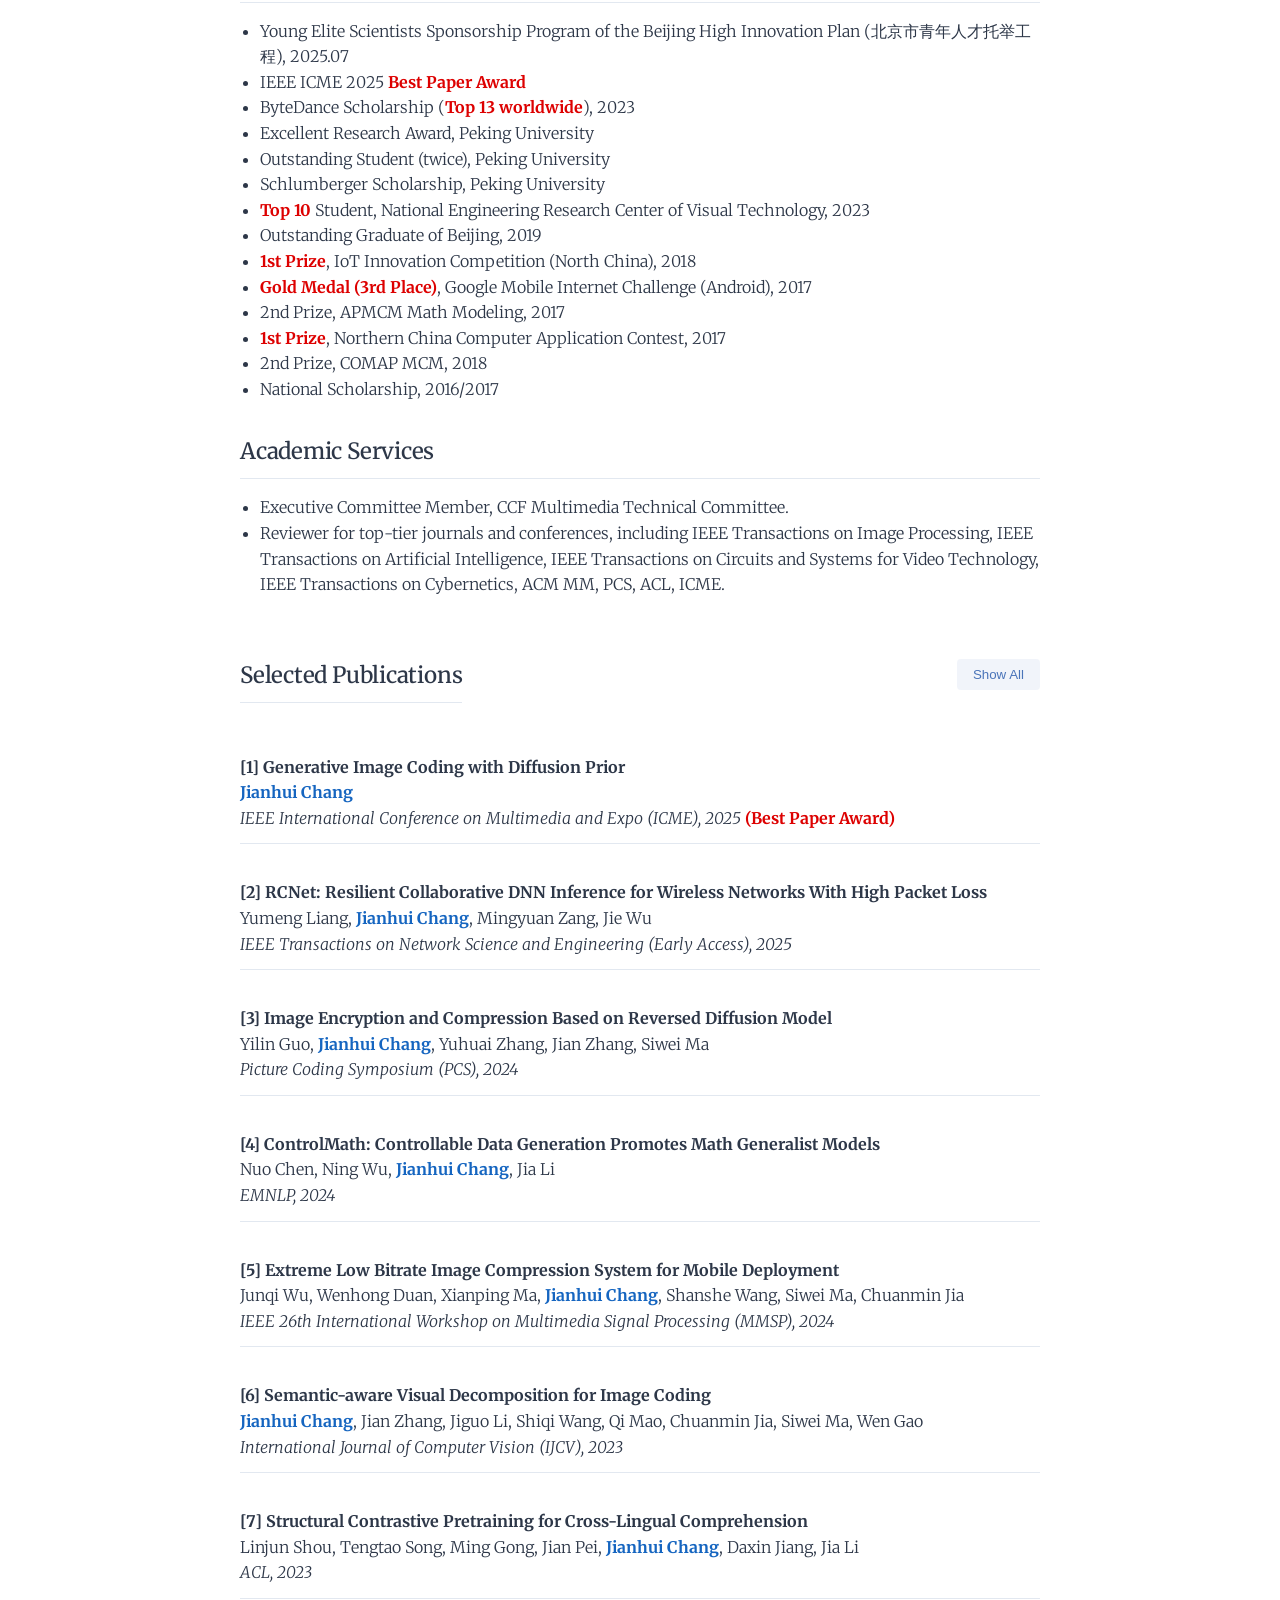
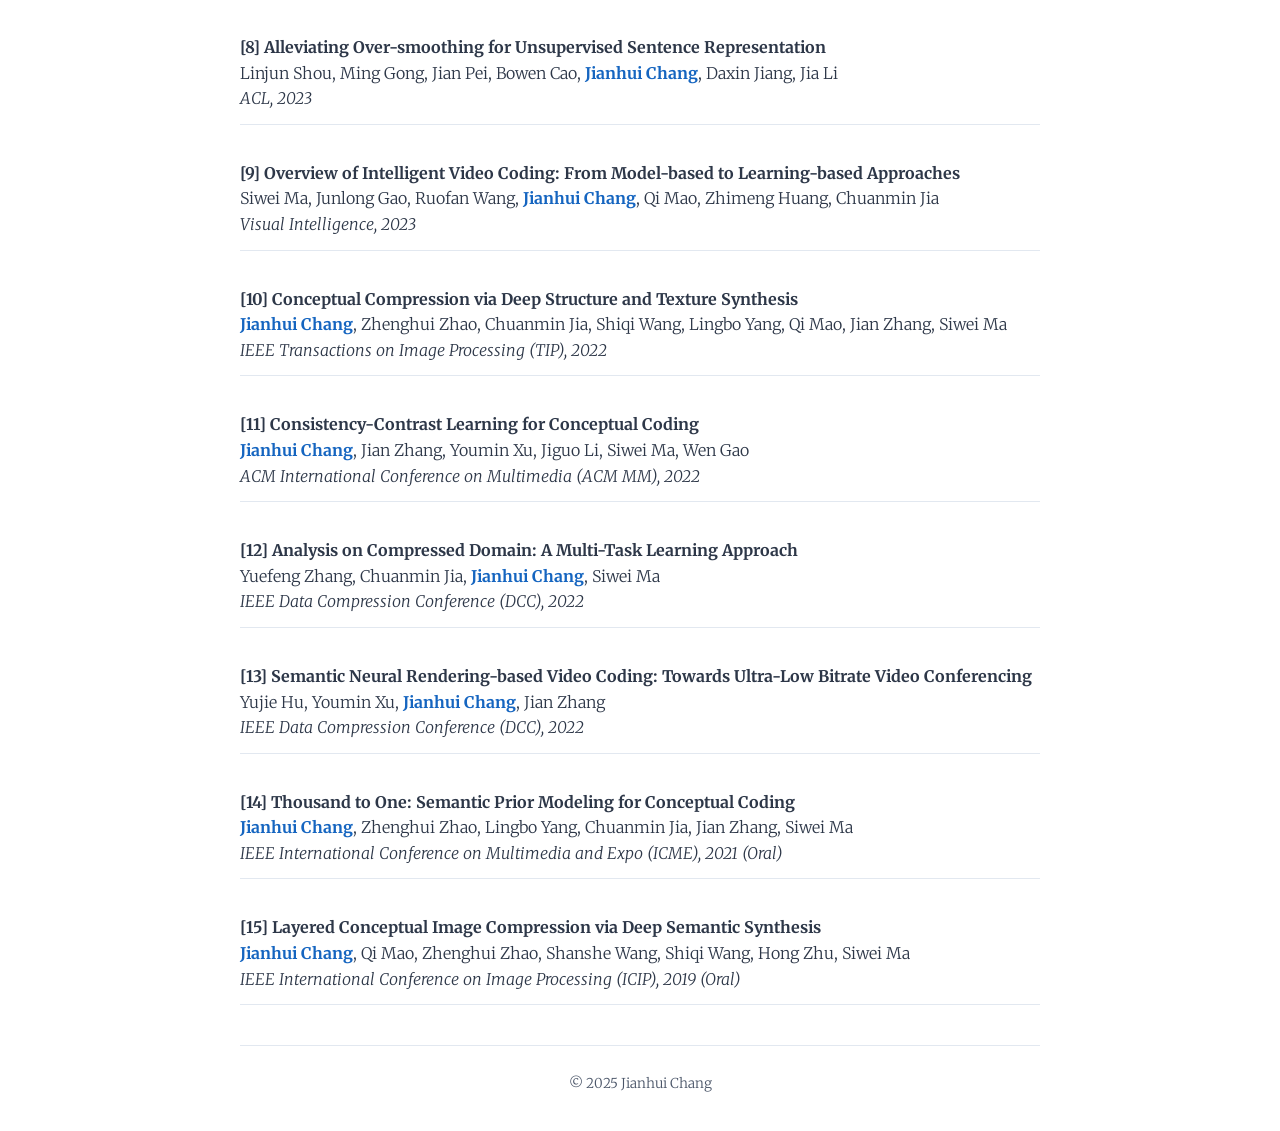
==== commit 8dae7f91: "Publish ICIP 2026 generative visual coding tutorial and citation" ====
--- a/index.html
+++ b/index.html
@@ -60,6 +60,7 @@
         <section id="talks">
             <h2>Talks & Outreach</h2>
             <ul>
+                <li><strong>IEEE ICIP 2026 Tutorial:</strong> <a href="tutorials/icip2026-gvc/">Generative Image and Video Coding: Principles, Methods, and Emerging Directions</a><br>Jianhui Chang, Giuseppe Valenzise, and Shiqi Wang<br><a href="tutorials/icip2026-gvc/GVC_tutorial.pdf">Slides (PDF)</a> · <a href="tutorials/icip2026-gvc/#citation">Citation / BibTeX</a></li>
                 <li>CCF member</li>
                 <li>Invited Talk @ State Cloud, 2025.07</li>
                 <li>ByteScholars Club Seminar, 2025.03/2025.08</li>
@@ -72,6 +73,7 @@
             <h2>News</h2>
             <div class="news-container">
                 <ul class="news-list">
+                    <li>[09/2026] <a href="tutorials/icip2026-gvc/">Slides and citation</a> for our IEEE ICIP 2026 tutorial on generative image and video coding are now available. Joint tutorial by Jianhui Chang, Giuseppe Valenzise, and Shiqi Wang.</li>
                     <li>🎉 [01/2026] Our tutorial “Generative Image and Video Coding: Principles, Methods, and Emerging Directions” has been accepted by IEEE ICIP 2026.</li>
                     <li>🎉 [01/2026] Our Special Session “Generative Visual Coding: Emerging Paradigms for Future Communication” has been accepted by IEEE ICIP 2026.</li>
                     <li>🎉 [12/2025] Our paper “Mercury: Towards Optimal Accuracy–Latency Trade-off for Collaborative Transformer Inference” is accepted by IEEE INFOCOM 2026 (CCF-A).</li>
@@ -129,4 +131,4 @@
     </footer>
     <script src="scripts.js"></script>
 </body>
-</html> 
+</html>
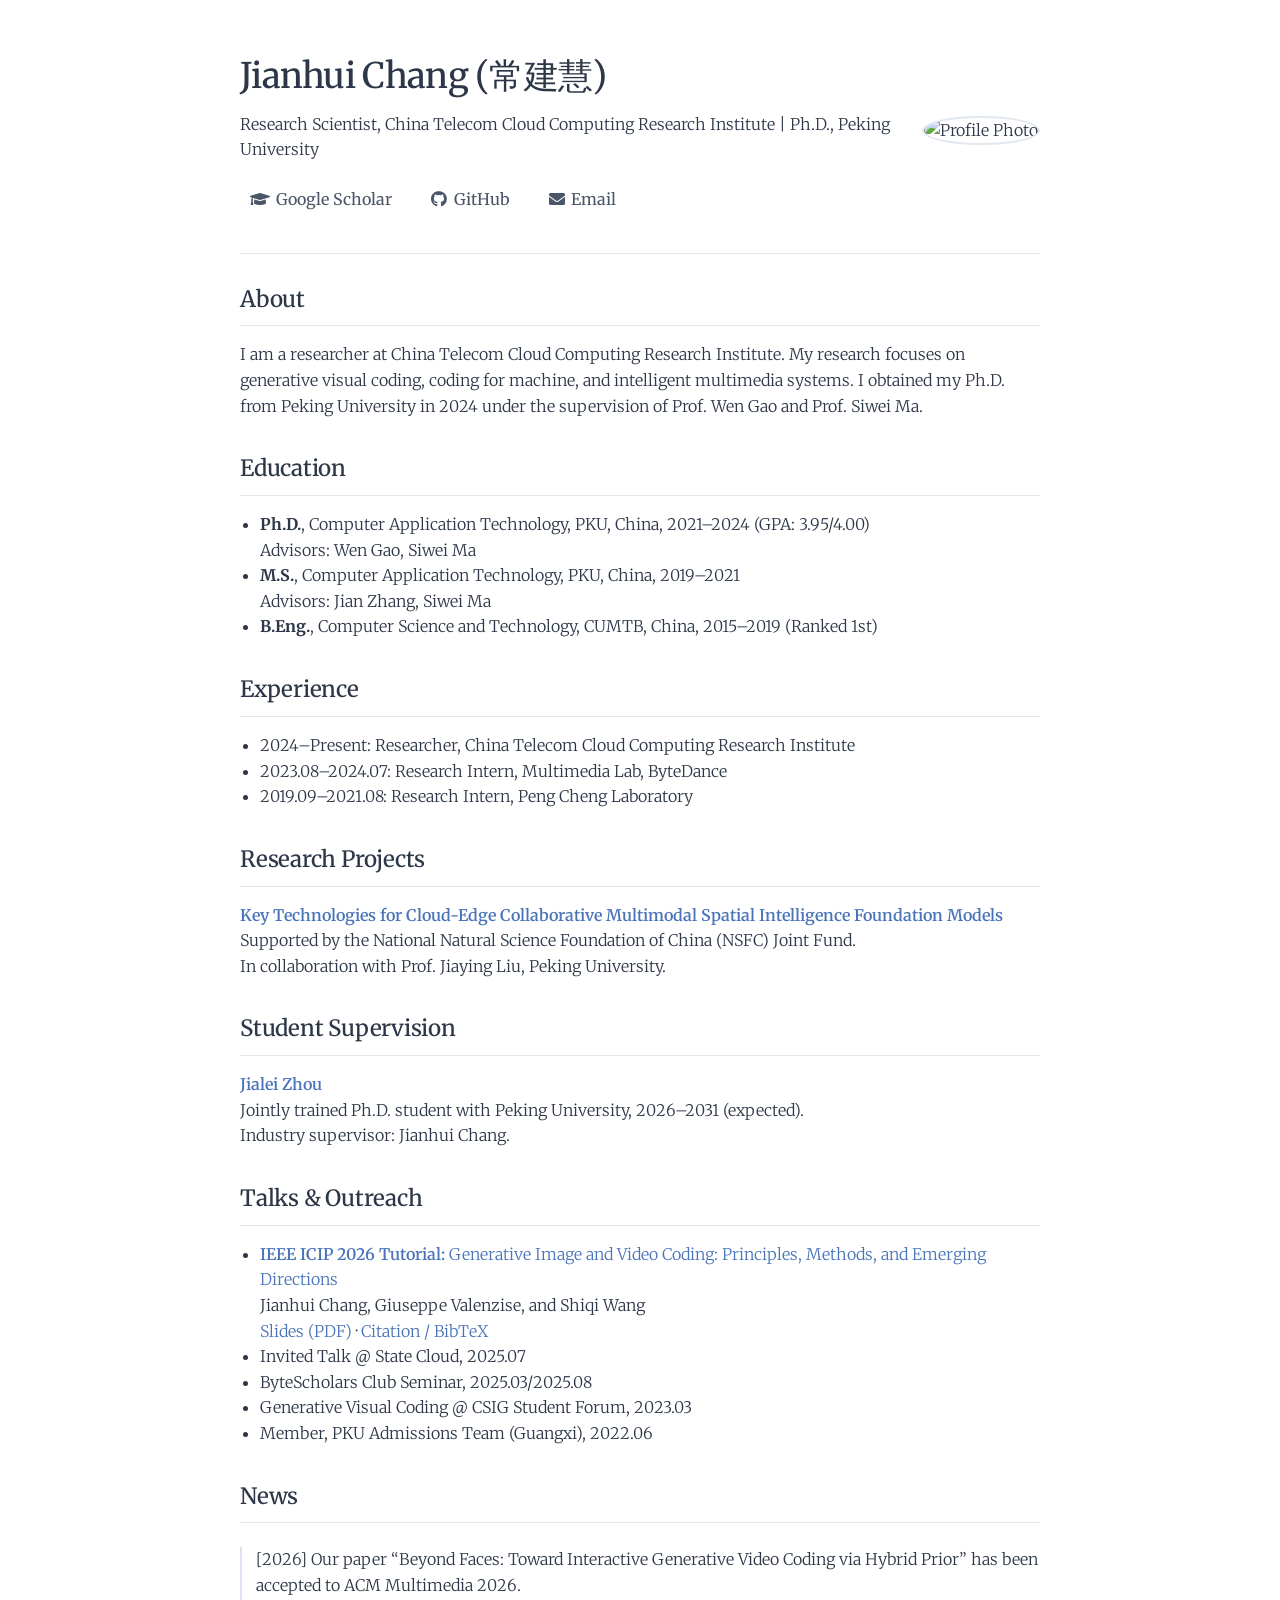
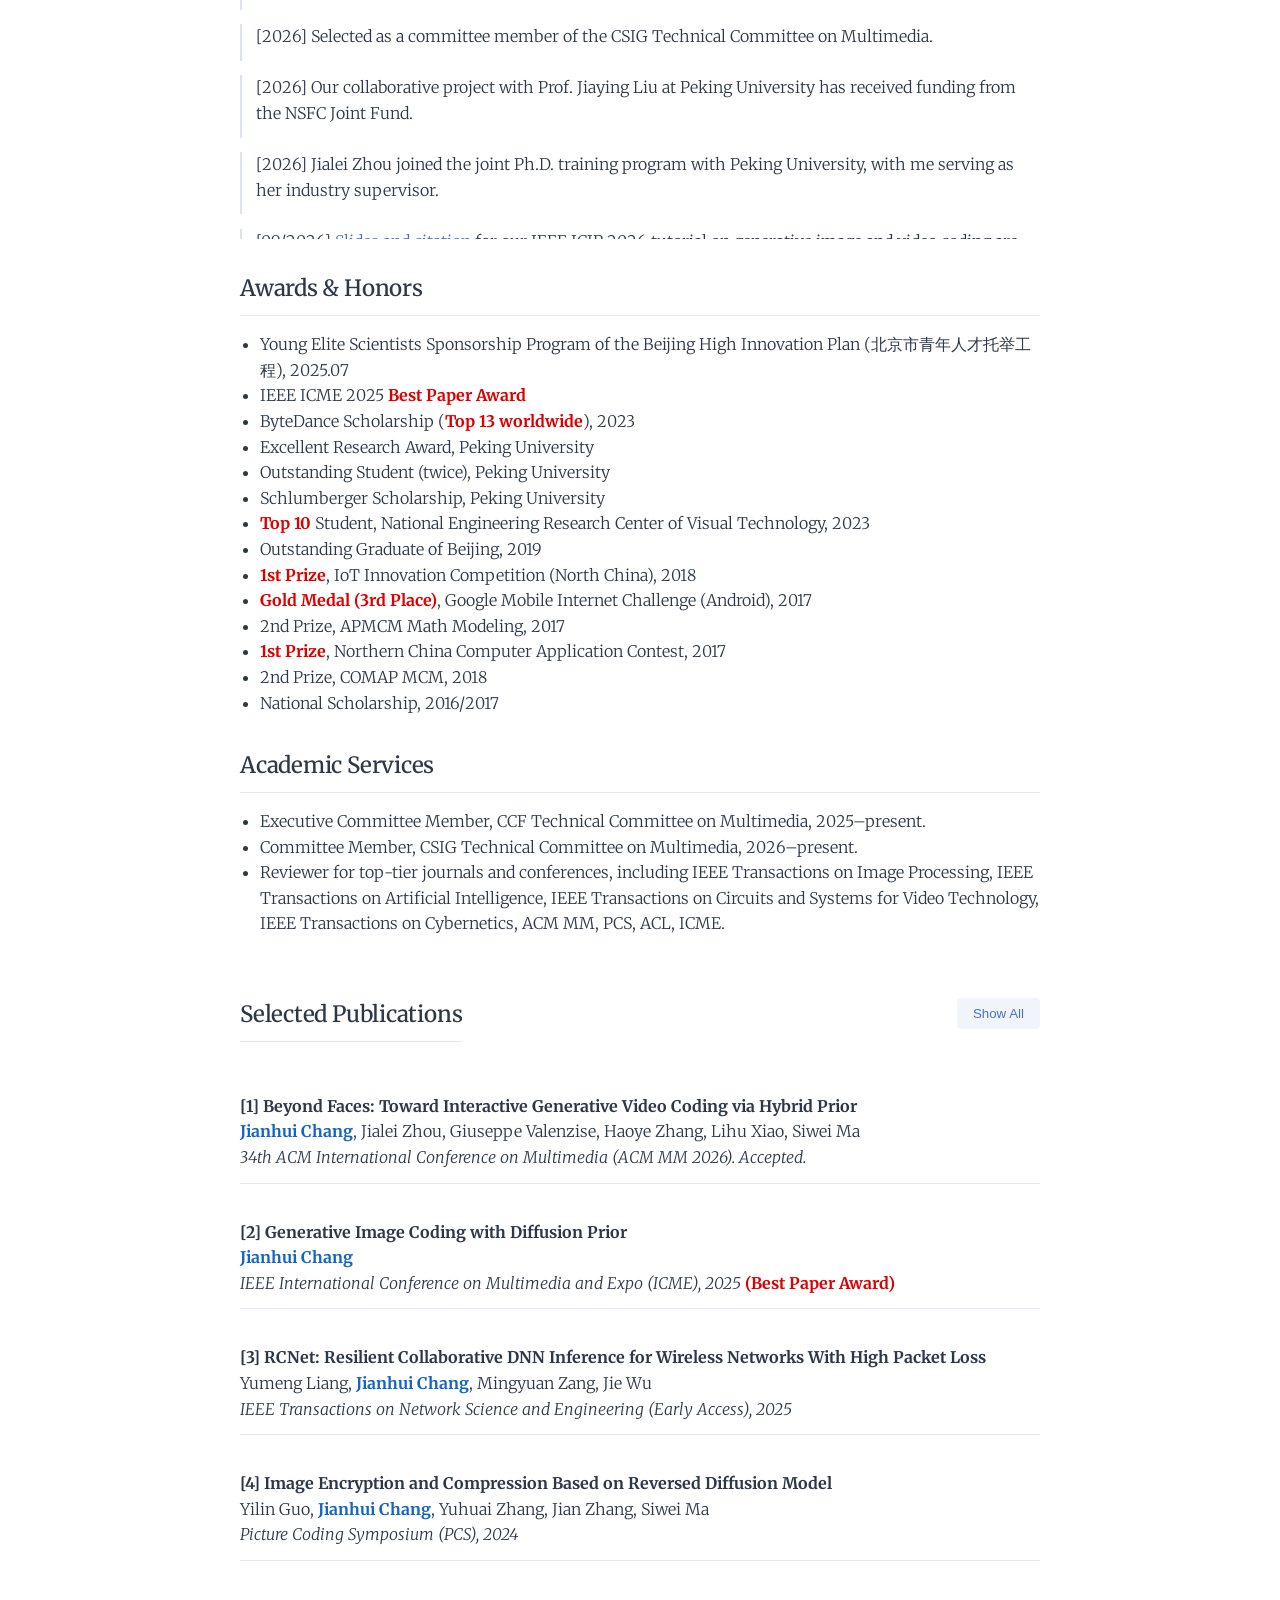
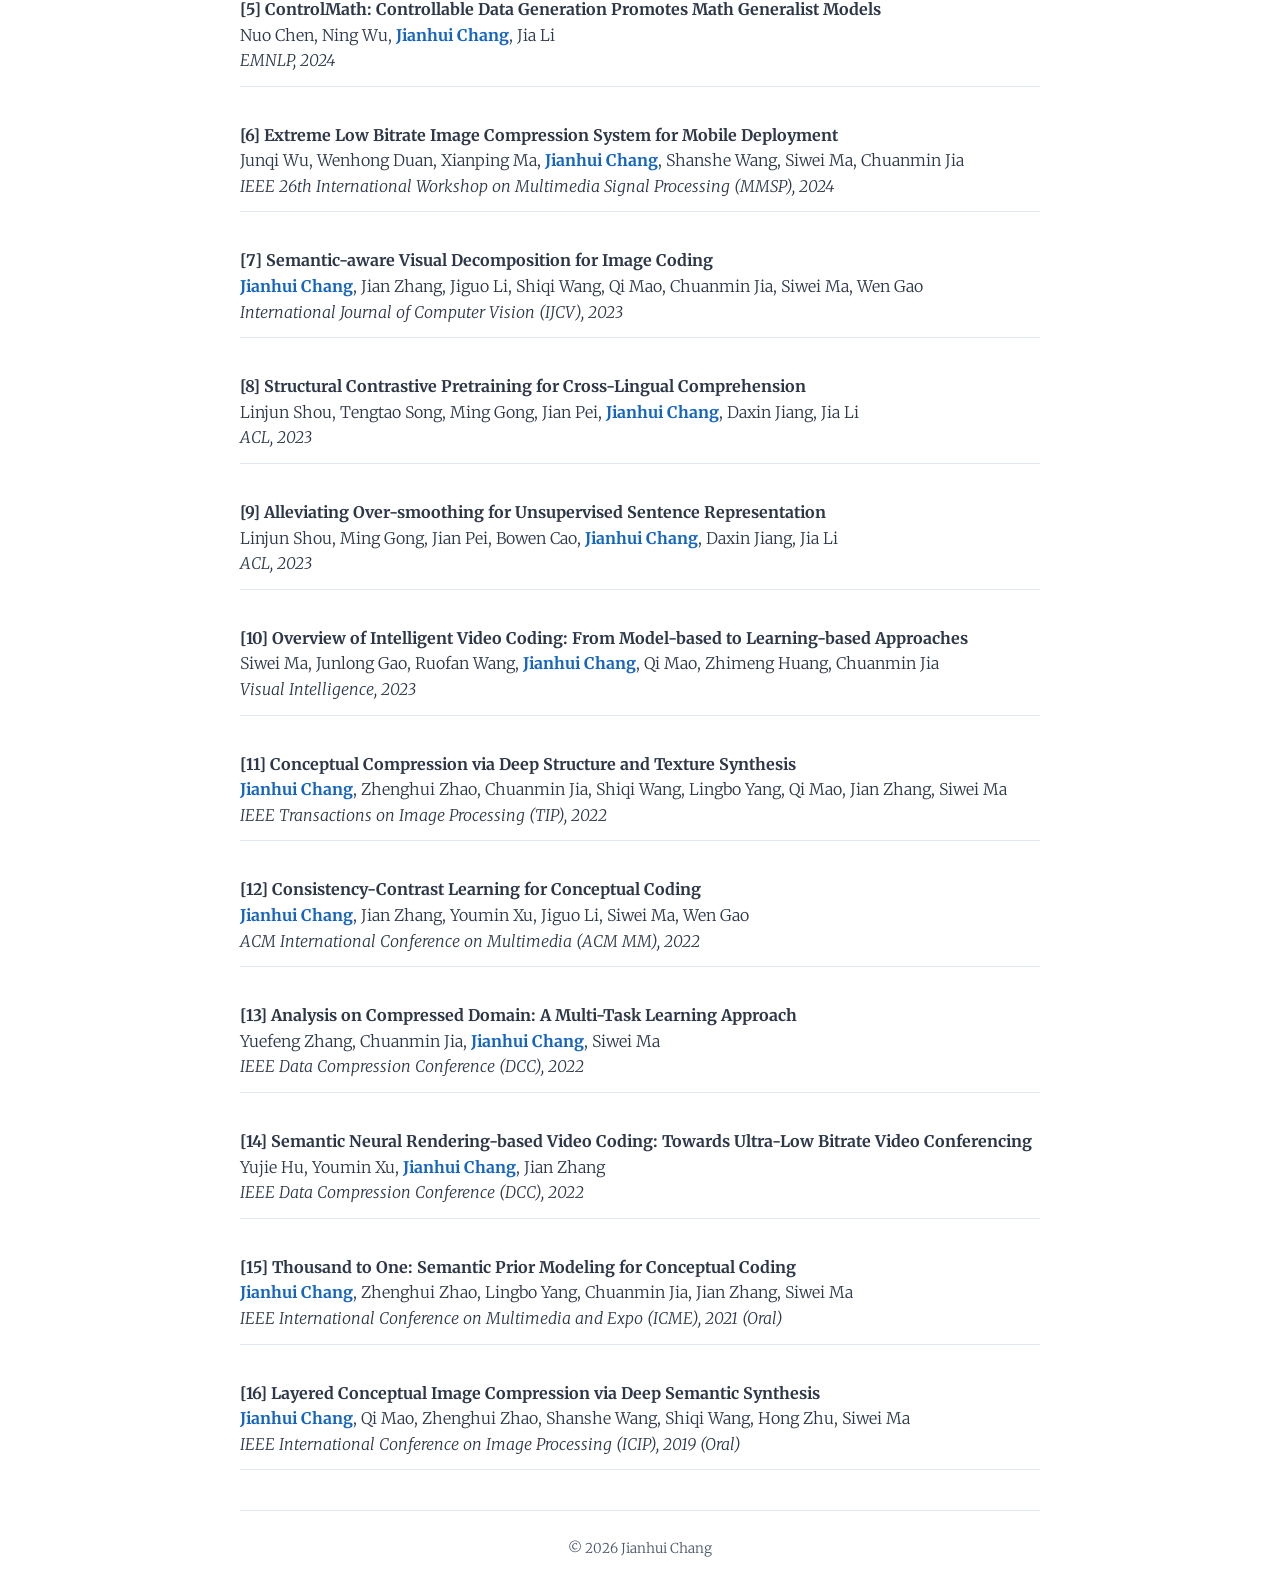
==== commit fe4bd366: "Update publications, academic service, project and PhD supervision" ====
--- a/index.html
+++ b/index.html
@@ -57,11 +57,24 @@
             </ul>
         </section>
 
+        <section id="projects">
+            <h2>Research Projects</h2>
+            <p><strong>Key Technologies for Cloud-Edge Collaborative Multimodal Spatial Intelligence Foundation Models</strong><br>
+            Supported by the National Natural Science Foundation of China (NSFC) Joint Fund.<br>
+            In collaboration with Prof. Jiaying Liu, Peking University.</p>
+        </section>
+
+        <section id="students">
+            <h2>Student Supervision</h2>
+            <p><strong>Jialei Zhou</strong><br>
+            Jointly trained Ph.D. student with Peking University, 2026–2031 (expected).<br>
+            Industry supervisor: Jianhui Chang.</p>
+        </section>
+
         <section id="talks">
             <h2>Talks & Outreach</h2>
             <ul>
                 <li><strong>IEEE ICIP 2026 Tutorial:</strong> <a href="tutorials/icip2026-gvc/">Generative Image and Video Coding: Principles, Methods, and Emerging Directions</a><br>Jianhui Chang, Giuseppe Valenzise, and Shiqi Wang<br><a href="tutorials/icip2026-gvc/GVC_tutorial.pdf">Slides (PDF)</a> · <a href="tutorials/icip2026-gvc/#citation">Citation / BibTeX</a></li>
-                <li>CCF member</li>
                 <li>Invited Talk @ State Cloud, 2025.07</li>
                 <li>ByteScholars Club Seminar, 2025.03/2025.08</li>
                 <li>Generative Visual Coding @ CSIG Student Forum, 2023.03</li>
@@ -73,6 +86,10 @@
             <h2>News</h2>
             <div class="news-container">
                 <ul class="news-list">
+                    <li>[2026] Our paper “Beyond Faces: Toward Interactive Generative Video Coding via Hybrid Prior” has been accepted to ACM Multimedia 2026.</li>
+                    <li>[2026] Selected as a committee member of the CSIG Technical Committee on Multimedia.</li>
+                    <li>[2026] Our collaborative project with Prof. Jiaying Liu at Peking University has received funding from the NSFC Joint Fund.</li>
+                    <li>[2026] Jialei Zhou joined the joint Ph.D. training program with Peking University, with me serving as her industry supervisor.</li>
                     <li>[09/2026] <a href="tutorials/icip2026-gvc/">Slides and citation</a> for our IEEE ICIP 2026 tutorial on generative image and video coding are now available. Joint tutorial by Jianhui Chang, Giuseppe Valenzise, and Shiqi Wang.</li>
                     <li>🎉 [01/2026] Our tutorial “Generative Image and Video Coding: Principles, Methods, and Emerging Directions” has been accepted by IEEE ICIP 2026.</li>
                     <li>🎉 [01/2026] Our Special Session “Generative Visual Coding: Emerging Paradigms for Future Communication” has been accepted by IEEE ICIP 2026.</li>
@@ -110,7 +127,8 @@
         <section id="services">
             <h2>Academic Services</h2>
             <ul>
-                <li>Executive Committee Member, CCF Multimedia Technical Committee.</li>
+                <li>Executive Committee Member, CCF Technical Committee on Multimedia, 2025–present.</li>
+                <li>Committee Member, CSIG Technical Committee on Multimedia, 2026–present.</li>
                 <li>Reviewer for top-tier journals and conferences, including IEEE Transactions on Image Processing, IEEE Transactions on Artificial Intelligence, IEEE Transactions on Circuits and Systems for Video Technology, IEEE Transactions on Cybernetics, ACM MM, PCS, ACL, ICME.</li>
             </ul>
         </section>
@@ -127,7 +145,7 @@
     </main>
 
     <footer>
-        <p>&copy; 2025 Jianhui Chang</p>
+        <p>&copy; 2026 Jianhui Chang</p>
     </footer>
     <script src="scripts.js"></script>
 </body>
